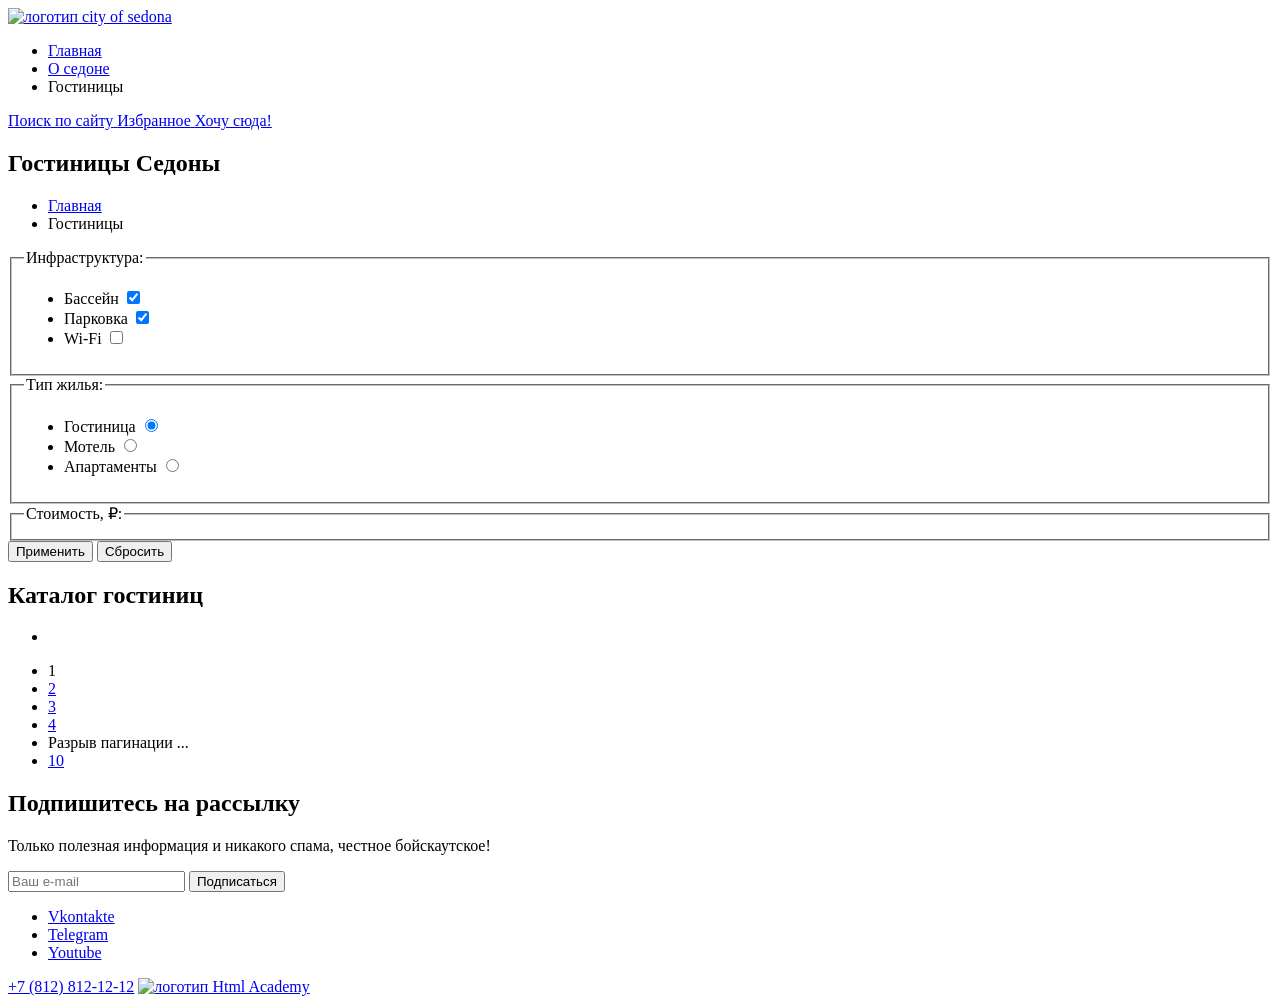
==== catalog.html @ 6c218a15 "Добавляет разметку catalog.html" ====
<!DOCTYPE html>
<html lang="ru">
  <head>
    <meta charset="utf-8">
    <title>Гостиницы Седоны</title>
    <link rel="stylesheet" href="css/style.css">
  </head>
  <body>
<!-- Header -->
    <header class="page-header container">
      <nav class="page-navigation">
        <a class="logo" href="index.html">
          <img src="#" alt="логотип city of sedona" title="city of sedona">
        </a>
        <ul class="menu">
          <li class="menu-item">
            <a class="menu-link" href="index.html">
              Главная
            </a>
          </li>
          <li class="menu-item">
            <a class="menu-link" href="#">
              О седоне
            </a>
          </li>
          <li class="menu-item">
            <a class="menu-link current">
              Гостиницы
            </a>
          </li>
        </ul>
        <div class="custom-menu">
            <a class="page-search" href="#" title="Поиск">
              <span class="visually-hidden">Поиск по сайту</span>
            </a>
            <a class="favorites" href="#" title="Избранное">
              <span class="visually-hidden">Избранное</span>
            </a>
            <a class="button desire-btn" href="#">
              Хочу сюда!
            </a>
        </div>
      </nav>
    </header>

    <main class="page-main main-inner container">
<!--   Section -->
      <section class="">
        <h1 class="page-title">
          Гостиницы Седоны
        </h1>
        <ul class="breadcrumbs">
          <li class="breadcrumbs-item">
            <a class="breadcrumbs-link breadcrumbs-link-index" href="index.html">
              <span class="visually-hidden">Главная</span>
            </a>
          </li>
          <li class="breadcrumbs-item">
            <a class="breadcrumbs-link">
              Гостиницы
            </a>
          </li>
        </ul>
<!-- Фильтры -->
        <form class="catalog-filter" action="https://echo.htmlacademy.ru/" method="post">
          <fieldset class="catalog-filter-group">
            <legend class="catalog-filter-title">
              Инфраструктура:
            </legend>
            <ul class="catalog-filter-list">
              <li class="catalog-filter-item">
                <label class="catalog-filter-label">
                  Бассейн
                  <input class="catalog-filter-input" type="checkbox" name="swimming-pool" checked>
                </label>
              </li>
              <li class="catalog-filter-item">
                <label class="catalog-filter-label">
                  Парковка
                  <input class="catalog-filter-input" type="checkbox" name="parking" checked>
                </label>
              </li>
              <li class="catalog-filter-item">
                <label class="catalog-filter-label">
                  Wi-Fi
                  <input class="catalog-filter-input" type="checkbox" name="Wi-Fi">
                </label>
              </li>
            </ul>
          </fieldset>
          <fieldset class="catalog-filter-group">
            <legend class="catalog-filter-title">
              Тип жилья:
            </legend>
            <ul class="catalog-filter-list">
              <li class="catalog-filter-item">
                <label class="catalog-filter-label">
                  Гостиница
                  <input class="catalog-filter-input" type="radio" name="housing-type" value="hotel" checked>
                </label>
              </li>
              <li class="catalog-filter-item">
                <label class="catalog-filter-label">
                  Мотель
                  <input class="catalog-filter-input" type="radio" name="housing-type" value="motel">
                </label>
              </li>
              <li class="catalog-filter-item">
                <label class="catalog-filter-label">
                  Апартаменты
                  <input class="catalog-filter-input" type="radio" name="housing-type" value="Apartments">
                </label>
              </li>
            </ul>
          </fieldset>
          <fieldset class="catalog-filter-group">
            <legend class="catalog-filter-title">
              Стоимость, ₽:
            </legend>

          </fieldset>
          <div class="button-wrap">
            <button class="button catalog-filter-btn" type="submit">
              Применить
            </button>
            <button class="button catalog-filter-btn catalog-filter-btn-transparent" type="submit">
              Сбросить
            </button>
          </div>
        </form>
      </section>
<!-- Catalog Section -->
      <section class="catalog">
        <h2 class="visually-hidden">
          Каталог гостиниц
        </h2>
        <div class="catalog-sorting">

        </div>
        <ul class="catalog-list">
          <li class="catalog-card">

          </li>
        </ul>
        <ul class="pagination">
          <li class="pagination-item">
            <a class="pagination-link pagination-current">1</a>
          </li>
          <li class="pagination-item">
            <a class="pagination-link" href="#">2</a>
          </li>
          <li class="pagination-item">
            <a class="pagination-link" href="#">3</a>
          </li>
          <li class="pagination-item">
            <a class="pagination-link" href="#">4</a>
          </li>
          <li class="pagination-item">
            <a class="pagination-link pagination-gap pagination-disabled">
            <span class="visually-hidden">Разрыв пагинации</span>
            ...
            </a>
          </li>
          <li class="pagination-item">
            <a class="pagination-link" href="#">10</a>
          </li>
        </ul>
      </section>
<!--  Subscribe Section -->
      <section class="subscription subscription-inner">
        <h2 class="subscription-title">
          Подпишитесь на рассылку
        </h2>
        <p class="subscription-description">
          Только полезная информация и никакого спама, честное бойскаутское!
        </p>
        <form class="subscription-form" action="https://echo.htmlacademy.ru/" method="post">
          <input class="subscription-form-input" type="email" name="email" placeholder="Ваш e-mail" required>
          <button class="button subscription-form-btn" type="submit">
            Подписаться
          </button>
        </form>
      </section>
    </main>
<!-- Footer -->
    <footer class="page-footer container">
      <ul class="social-list">
        <li class="social-item">
          <a class="social-item-link" href="https://vk.com/htmlacademy">
            <span class="visually-hidden">Vkontakte</span>
          </a>
        </li>
        <li class="social-item">
          <a class="social-item-link" href="https://t.me/htmlacademy">
            <span class="visually-hidden">Telegram</span>
          </a>
        </li>
        <li class="social-item">
          <a class="social-item-link" href="https://www.youtube.com/user/">
            <span class="visually-hidden">Youtube</span>
          </a>
        </li>
      </ul>
      <a class="tel" href="tel:+78128121212">+7 (812) 812-12-12</a>
      <a class="htmlacademy-logo" href="https://htmlacademy.ru/intensive/htmlcss">
        <img src="#" alt="логотип Html Academy">
      </a>
    </footer>
  </body>
</html>
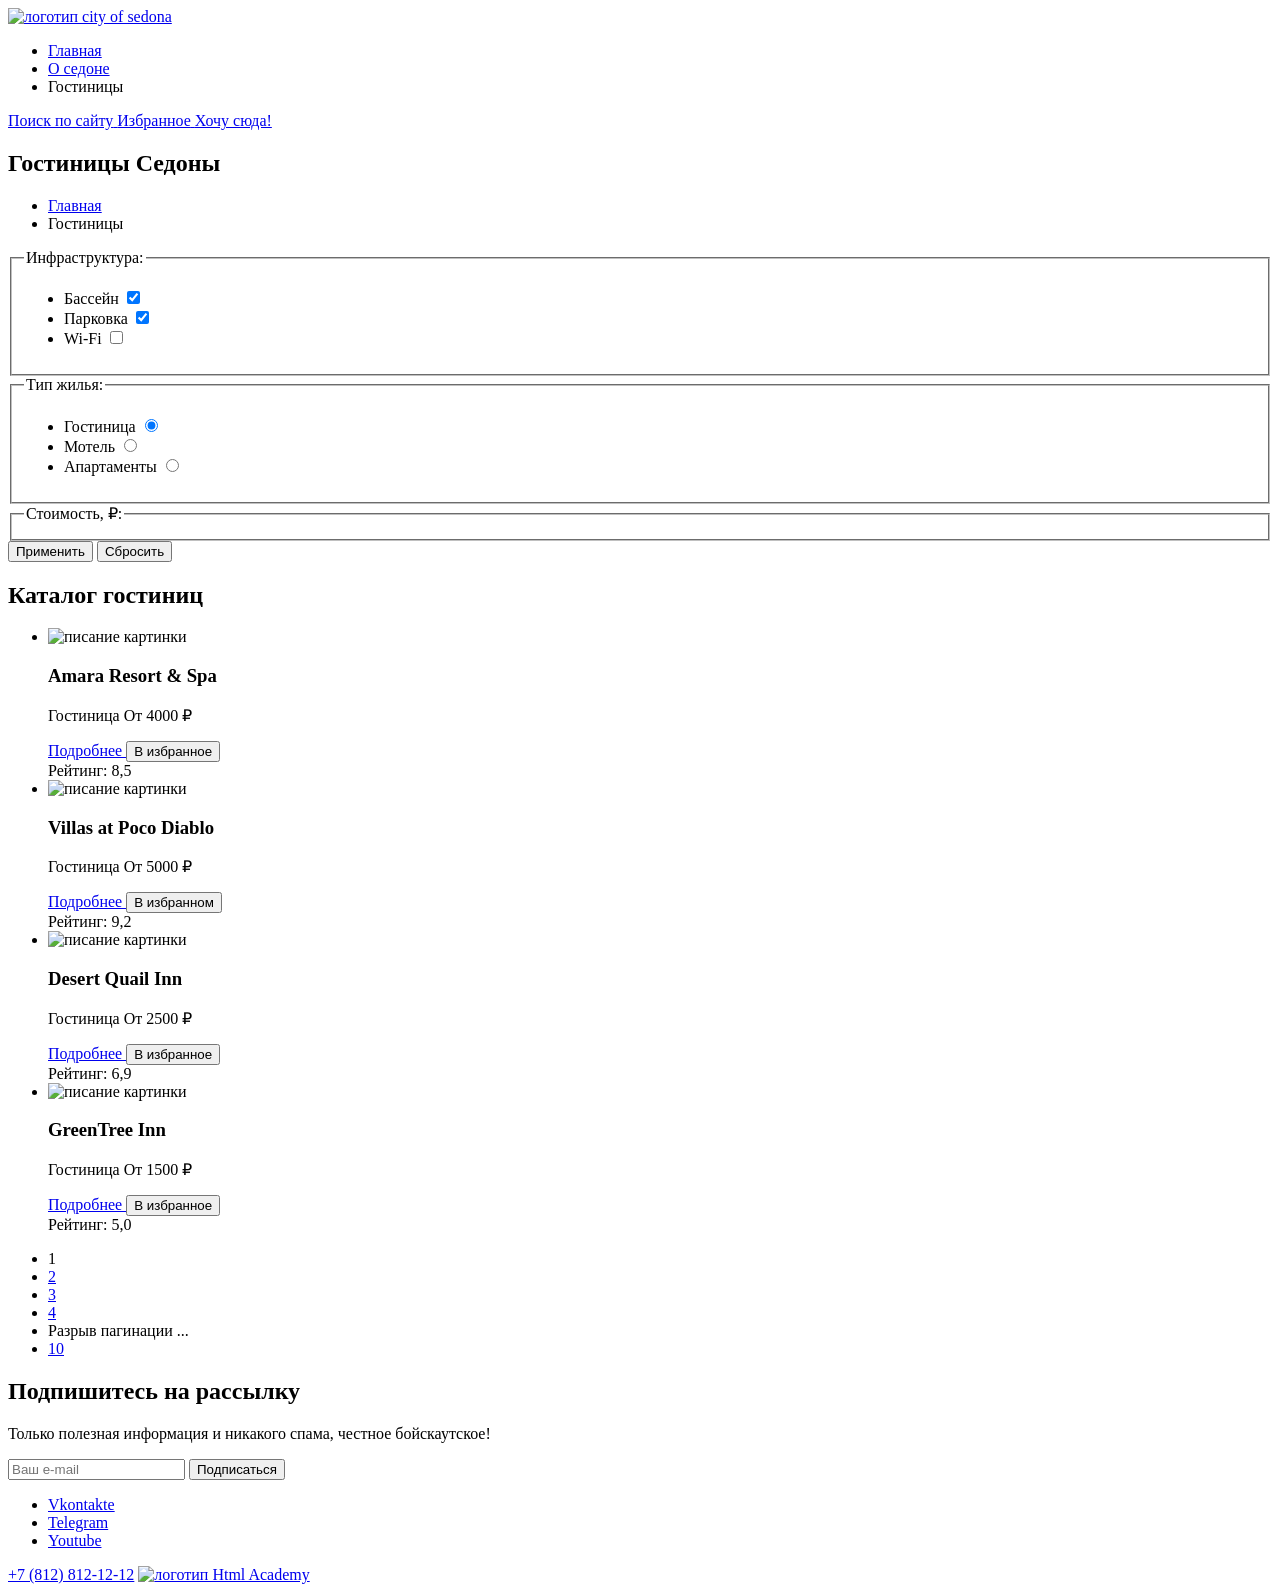
==== commit 951cd8d1: "Редактирует разметку catalog.html" ====
--- a/catalog.html
+++ b/catalog.html
@@ -44,8 +44,8 @@
     </header>
 
     <main class="page-main main-inner container">
-<!--   Section -->
-      <section class="">
+<!-- Intro Section -->
+      <section class="intro">
         <h1 class="page-title">
           Гостиницы Седоны
         </h1>
@@ -61,7 +61,7 @@
             </a>
           </li>
         </ul>
-<!-- Фильтры -->
+      <!-- Фильтры -->
         <form class="catalog-filter" action="https://echo.htmlacademy.ru/" method="post">
           <fieldset class="catalog-filter-group">
             <legend class="catalog-filter-title">
@@ -139,9 +139,106 @@
         </div>
         <ul class="catalog-list">
           <li class="catalog-card">
-
+            <img class="catalog-card-img" src="#" alt="писание картинки">
+            <h3 class="catalog-card-title">
+              Amara Resort & Spa
+            </h3>
+            <p class="catalog-card-content">
+              <span class="catalog-card-housing">Гостиница</span>
+              <span class="catalog-card-price">От 4000 ₽</span>
+            </p>
+            <div class="catalog-card-button-wrap">
+              <a class="button catalog-card-btn" href="#">
+                Подробнее
+              </a>
+              <button class="button catalog-card-btn catalog-card-btn-favorites" type="button">
+                В избранное
+              </button>
+            </div>
+            <div class="catalog-card-rating">
+              <span class="rating-stars"></span>
+              <span class="rating-number">
+                Рейтинг: <output name="hotelrating">8,5</output>
+              </span>
+            </div>
+          </li>
+
+          <li class="catalog-card">
+            <img class="catalog-card-img" src="#" alt="писание картинки">
+            <h3 class="catalog-card-title">
+              Villas at Poco Diablo
+            </h3>
+            <p class="catalog-card-content">
+              <span class="catalog-card-housing">Гостиница</span>
+              <span class="catalog-card-price">От 5000 ₽</span>
+            </p>
+            <div class="catalog-card-button-wrap">
+              <a class="button catalog-card-btn" href="#">
+                Подробнее
+              </a>
+              <button class="button catalog-card-btn catalog-card-btn-favorites" type="button">
+                В избранном
+              </button>
+            </div>
+            <div class="catalog-card-rating">
+              <span class="rating-stars"></span>
+              <span class="rating-number">
+                Рейтинг: <output name="hotelrating">9,2</output>
+              </span>
+            </div>
+          </li>
+
+          <li class="catalog-card">
+            <img class="catalog-card-img" src="#" alt="писание картинки">
+            <h3 class="catalog-card-title">
+              Desert Quail Inn
+            </h3>
+            <p class="catalog-card-content">
+              <span class="catalog-card-housing">Гостиница</span>
+              <span class="catalog-card-price">От 2500 ₽</span>
+            </p>
+            <div class="catalog-card-button-wrap">
+              <a class="button catalog-card-btn" href="#">
+                Подробнее
+              </a>
+              <button class="button catalog-card-btn catalog-card-btn-favorites" type="button">
+                В избранное
+              </button>
+            </div>
+            <div class="catalog-card-rating">
+              <span class="rating-stars"></span>
+              <span class="rating-number">
+                Рейтинг: <output name="hotelrating">6,9</output>
+              </span>
+            </div>
+          </li>
+
+          <li class="catalog-card">
+            <img class="catalog-card-img" src="#" alt="писание картинки">
+            <h3 class="catalog-card-title">
+              GreenTree Inn
+            </h3>
+            <p class="catalog-card-content">
+              <span class="catalog-card-housing">Гостиница</span>
+              <span class="catalog-card-price">От 1500 ₽</span>
+            </p>
+            <div class="catalog-card-button-wrap">
+              <a class="button catalog-card-btn" href="#">
+                Подробнее
+              </a>
+              <button class="button catalog-card-btn catalog-card-btn-favorites" type="button">
+                В избранное
+              </button>
+            </div>
+            <div class="catalog-card-rating">
+              <span class="rating-stars"></span>
+              <span class="rating-number">
+                Рейтинг: <output name="hotelrating">5,0</output>
+              </span>
+            </div>
           </li>
         </ul>
+        <!-- Pagination -->
         <ul class="pagination">
           <li class="pagination-item">
             <a class="pagination-link pagination-current">1</a>
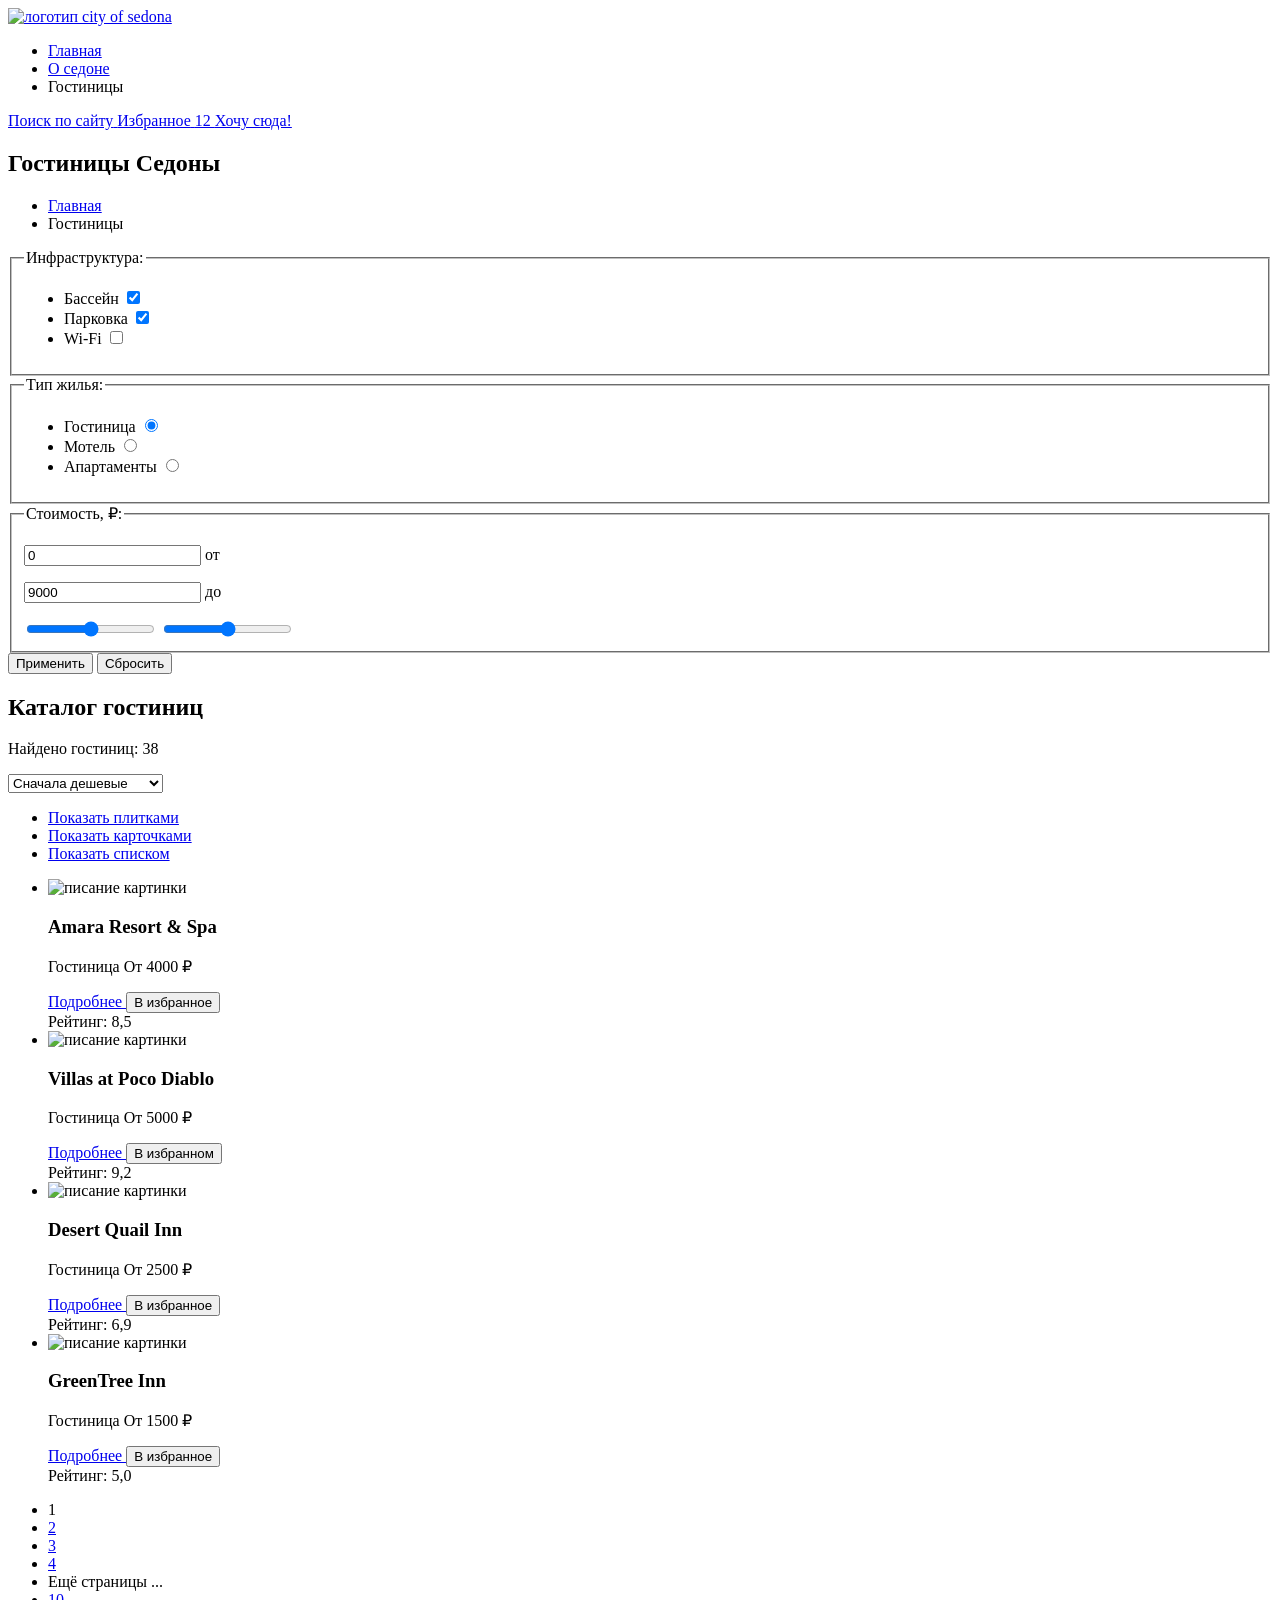
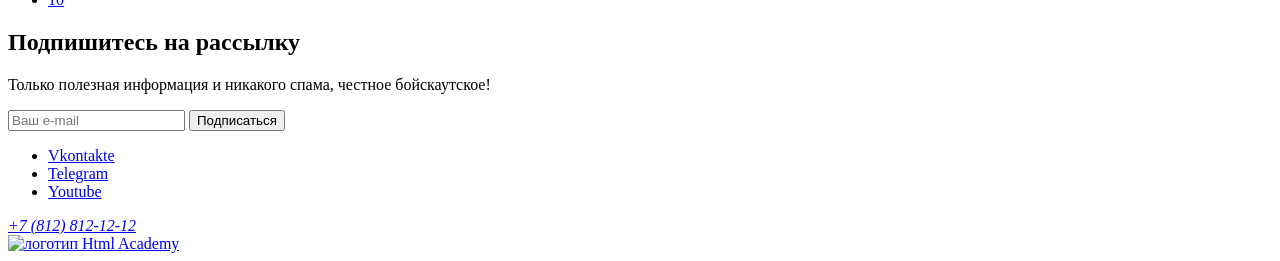
==== commit 6fa36319: "Add files via upload Редактирует разметку index.html и catalog.html" ====
--- a/catalog.html
+++ b/catalog.html
@@ -35,6 +35,9 @@
             </a>
             <a class="favorites" href="#" title="Избранное">
               <span class="visually-hidden">Избранное</span>
+              <span class="favorites-number">
+                12
+              </span>
             </a>
             <a class="button desire-btn" href="#">
               Хочу сюда!
@@ -113,17 +116,35 @@
               </li>
             </ul>
           </fieldset>
+
           <fieldset class="catalog-filter-group">
             <legend class="catalog-filter-title">
               Стоимость, ₽:
             </legend>
-
+            <div class="number-wrapper">
+              <p class="number-field-wrap">
+                <input class="catalog-filter-input catalog-filter-input-price" id="minprice" type="number" name="minprice" value="0" oninput="pricerangemin.value=minprice.value">
+                <label class="catalog-filter-label" for="minprice">
+                  от
+                </label>
+              </p>
+              <p class="number-field-wrap">
+                <input class="catalog-filter-input catalog-filter-input-price" id="maxprice" type="number" name="maxprice" value="9000" oninput="pricerangemax.value=maxprice.value">
+                <label class="catalog-filter-label" for="maxprice">
+                  до
+                </label>
+              </p>
+            </div>
+            <div class="range-wrapper">
+              <input class="catalog-filter-input catalog-filter-input-range" type="range" name="pricerangemin" oninput="minprice.value=pricerangemin.value">
+              <input class="catalog-filter-input catalog-filter-input-range" type="range" name="pricerangemax" oninput="maxprice.value=pricerangemax.value">
+            </div>
           </fieldset>
-          <div class="button-wrap">
+          <div class="buttons-wrap">
             <button class="button catalog-filter-btn" type="submit">
               Применить
             </button>
-            <button class="button catalog-filter-btn catalog-filter-btn-transparent" type="submit">
+            <button class="button catalog-filter-btn catalog-filter-btn-transparent" type="reset">
               Сбросить
             </button>
           </div>
@@ -135,7 +156,31 @@
           Каталог гостиниц
         </h2>
         <div class="catalog-sorting">
-
+          <p class="search-result">
+            Найдено гостиниц: <output name="filter-output">38</output>
+          </p>
+          <select class="sorting-order" name="sorting-order" aria-label="Сортировка">
+            <option value="cheap">Сначала дешевые</option>
+            <option value="expensive">Сначала дорогие</option>
+            <option value="popular">Сначала популярные</option>
+          </select>
+          <ul class="sorting-view-buttons">
+            <li class="sorting-view-item">
+              <a class="sorting-view-button sorting-view-button-tile active" href="catalog.html?view=tile">
+                <span class="visually-hidden">Показать плитками</span>
+              </a>
+            </li>
+            <li class="sorting-view-item">
+              <a class="sorting-view-button sorting-view-button-card" href="catalog.html?view=card">
+                <span class="visually-hidden">Показать карточками</span>
+              </a>
+            </li>
+            <li class="sorting-view-item">
+              <a class="sorting-view-button sorting-view-button-list" href="catalog.html?view=list">
+                <span class="visually-hidden">Показать списком</span>
+              </a>
+            </li>
+          </ul>
         </div>
         <ul class="catalog-list">
           <li class="catalog-card">
@@ -158,7 +203,7 @@
             <div class="catalog-card-rating">
               <span class="rating-stars"></span>
               <span class="rating-number">
-                Рейтинг: <output name="hotelrating">8,5</output>
+                Рейтинг: 8,5
               </span>
             </div>
           </li>
@@ -183,7 +228,7 @@
             <div class="catalog-card-rating">
               <span class="rating-stars"></span>
               <span class="rating-number">
-                Рейтинг: <output name="hotelrating">9,2</output>
+                Рейтинг: 9,2
               </span>
             </div>
           </li>
@@ -208,7 +253,7 @@
             <div class="catalog-card-rating">
               <span class="rating-stars"></span>
               <span class="rating-number">
-                Рейтинг: <output name="hotelrating">6,9</output>
+                Рейтинг: 6,9
               </span>
             </div>
           </li>
@@ -233,12 +278,12 @@
             <div class="catalog-card-rating">
               <span class="rating-stars"></span>
               <span class="rating-number">
-                Рейтинг: <output name="hotelrating">5,0</output>
+                Рейтинг: 5,0
               </span>
             </div>
           </li>
         </ul>
-        <!-- Pagination -->
+    <!-- Pagination -->
         <ul class="pagination">
           <li class="pagination-item">
             <a class="pagination-link pagination-current">1</a>
@@ -253,8 +298,8 @@
             <a class="pagination-link" href="#">4</a>
           </li>
           <li class="pagination-item">
-            <a class="pagination-link pagination-gap pagination-disabled">
-            <span class="visually-hidden">Разрыв пагинации</span>
+            <a class="pagination-link pagination-more pagination-disabled">
+            <span class="visually-hidden">Ещё страницы</span>
             ...
             </a>
           </li>
@@ -298,7 +343,9 @@
           </a>
         </li>
       </ul>
-      <a class="tel" href="tel:+78128121212">+7 (812) 812-12-12</a>
+      <address class="contact-tel">
+        <a class="tel" href="tel:+78128121212">+7 (812) 812-12-12</a>
+      </address>
       <a class="htmlacademy-logo" href="https://htmlacademy.ru/intensive/htmlcss">
         <img src="#" alt="логотип Html Academy">
       </a>
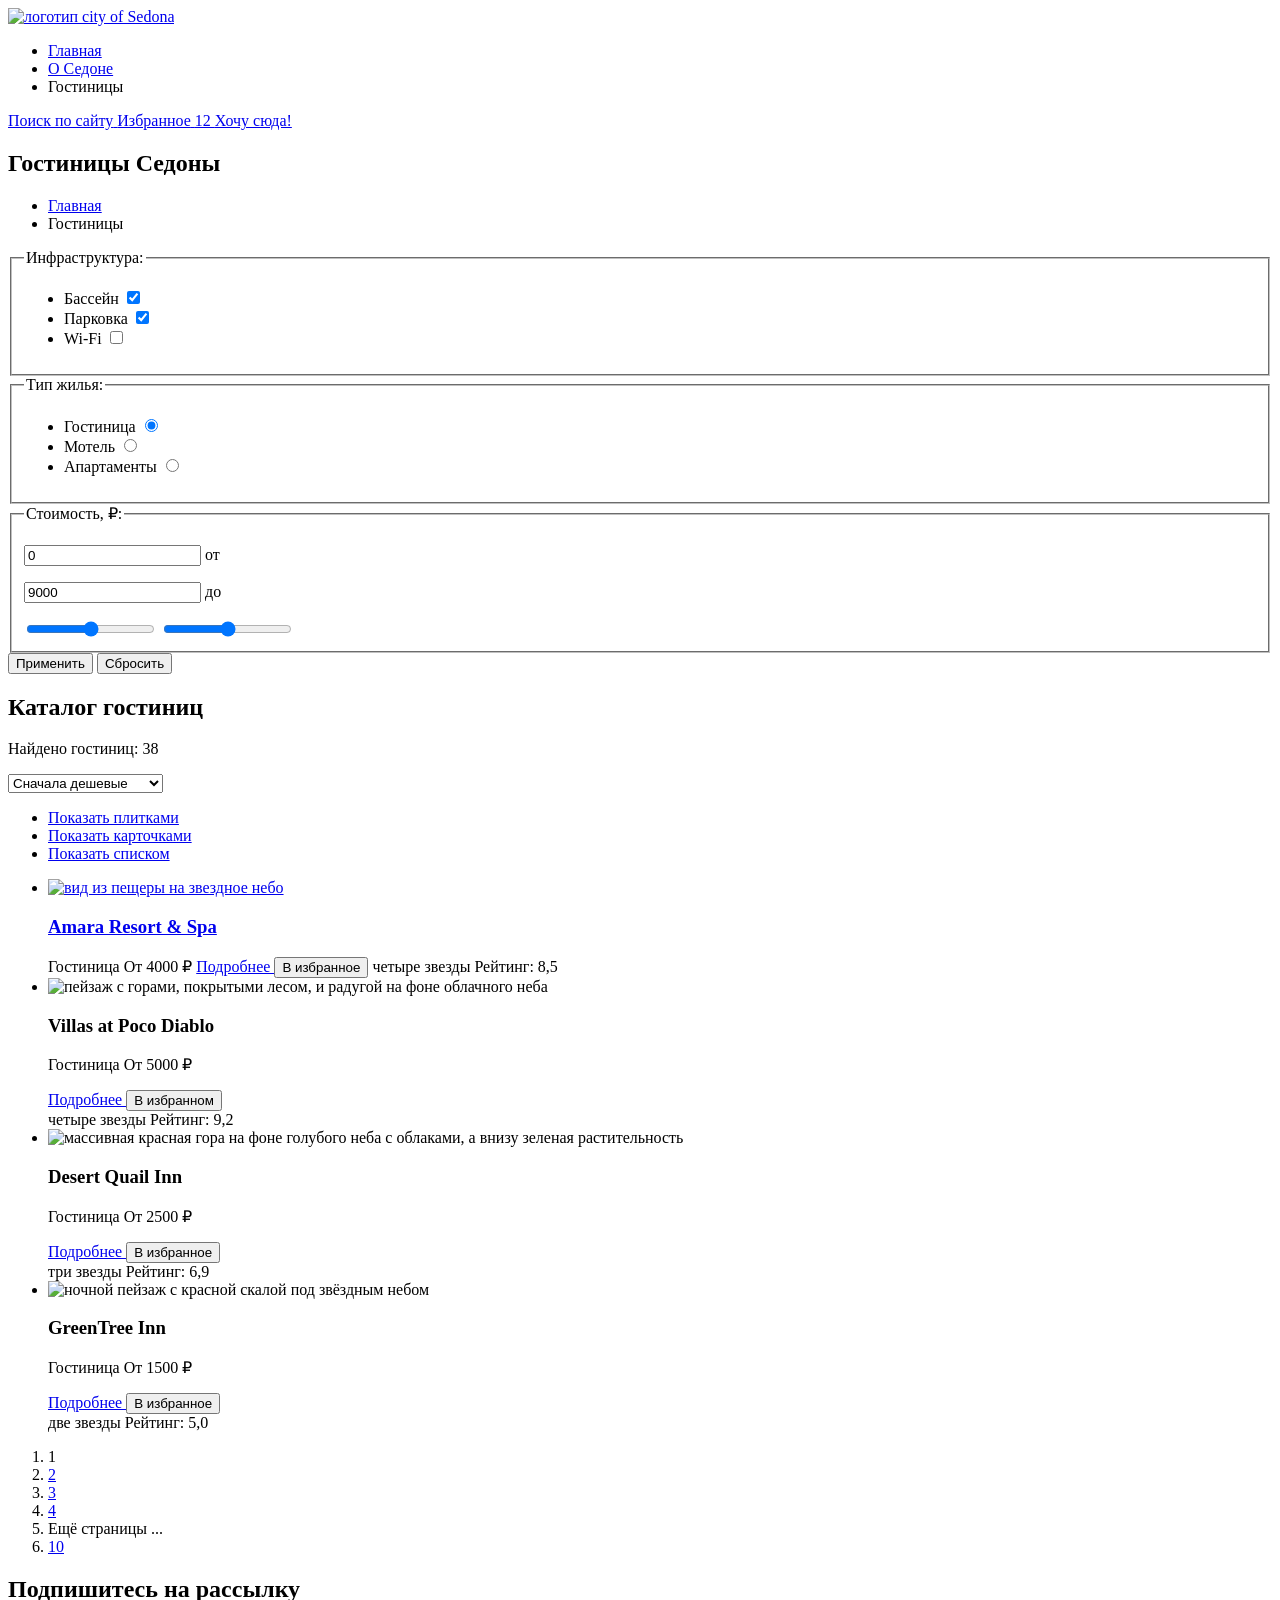
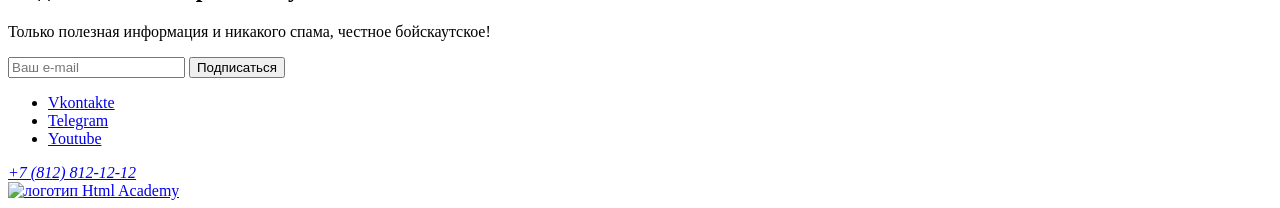
==== commit faa618f7: "Редактирует разметку index.html и catalog.html" ====
--- a/catalog.html
+++ b/catalog.html
@@ -10,7 +10,7 @@
     <header class="page-header container">
       <nav class="page-navigation">
         <a class="logo" href="index.html">
-          <img src="#" alt="логотип city of sedona" title="city of sedona">
+          <img src="images/logo.svg" width="140" height="70" alt="логотип city of Sedona" title="city of Sedona">
         </a>
         <ul class="menu">
           <li class="menu-item">
@@ -20,7 +20,7 @@
           </li>
           <li class="menu-item">
             <a class="menu-link" href="#">
-              О седоне
+              О Седоне
             </a>
           </li>
           <li class="menu-item">
@@ -65,7 +65,7 @@
           </li>
         </ul>
       <!-- Фильтры -->
-        <form class="catalog-filter" action="https://echo.htmlacademy.ru/" method="post">
+        <form class="catalog-filter" action="https://echo.htmlacademy.ru/" method="get">
           <fieldset class="catalog-filter-group">
             <legend class="catalog-filter-title">
               Инфраструктура:
@@ -86,7 +86,7 @@
               <li class="catalog-filter-item">
                 <label class="catalog-filter-label">
                   Wi-Fi
-                  <input class="catalog-filter-input" type="checkbox" name="Wi-Fi">
+                  <input class="catalog-filter-input" type="checkbox" name="wi-fi">
                 </label>
               </li>
             </ul>
@@ -111,7 +111,7 @@
               <li class="catalog-filter-item">
                 <label class="catalog-filter-label">
                   Апартаменты
-                  <input class="catalog-filter-input" type="radio" name="housing-type" value="Apartments">
+                  <input class="catalog-filter-input" type="radio" name="housing-type" value="apartments">
                 </label>
               </li>
             </ul>
@@ -184,32 +184,37 @@
         </div>
         <ul class="catalog-list">
           <li class="catalog-card">
-            <img class="catalog-card-img" src="#" alt="писание картинки">
-            <h3 class="catalog-card-title">
-              Amara Resort & Spa
-            </h3>
-            <p class="catalog-card-content">
-              <span class="catalog-card-housing">Гостиница</span>
-              <span class="catalog-card-price">От 4000 ₽</span>
-            </p>
-            <div class="catalog-card-button-wrap">
+            <a href="#">
+              <img class="catalog-card-img" src="images/catalog/hotel-1.jpg" width="300" height="212" alt="вид из пещеры на звездное небо">
+            </a>
+            <a href="#">
+              <h3 class="catalog-card-title">
+                Amara Resort & Spa
+              </h3>
+            </a>
+            <div class="card-content">
+              <span class="card-text catalog-card-housing">Гостиница</span>
+              <span class="card-text catalog-card-price">От 4000 ₽</span>
               <a class="button catalog-card-btn" href="#">
                 Подробнее
               </a>
-              <button class="button catalog-card-btn catalog-card-btn-favorites" type="button">
+              <button class="button catalog-card-btn catalog-card-add-favorites" type="button">
                 В избранное
               </button>
-            </div>
-            <div class="catalog-card-rating">
-              <span class="rating-stars"></span>
-              <span class="rating-number">
+              <span class="catalog-card-rating-stars">
+                <span class="visually-hidden">четыре звезды</span>
+              </span>
+              <span class="catalog-card-rating-number">
                 Рейтинг: 8,5
               </span>
             </div>
           </li>
 
+
+
+
           <li class="catalog-card">
-            <img class="catalog-card-img" src="#" alt="писание картинки">
+            <img class="catalog-card-img" src="images/catalog/hotel-2.jpg" width="300" height="212" alt="пейзаж с горами, покрытыми лесом, и радугой на фоне облачного неба">
             <h3 class="catalog-card-title">
               Villas at Poco Diablo
             </h3>
@@ -221,12 +226,14 @@
               <a class="button catalog-card-btn" href="#">
                 Подробнее
               </a>
-              <button class="button catalog-card-btn catalog-card-btn-favorites" type="button">
+              <button class="button catalog-card-btn catalog-card-in-favorites" type="button">
                 В избранном
               </button>
             </div>
             <div class="catalog-card-rating">
-              <span class="rating-stars"></span>
+              <span class="rating-stars">
+                <span class="visually-hidden">четыре звезды</span>
+              </span>
               <span class="rating-number">
                 Рейтинг: 9,2
               </span>
@@ -234,7 +241,7 @@
           </li>
 
           <li class="catalog-card">
-            <img class="catalog-card-img" src="#" alt="писание картинки">
+            <img class="catalog-card-img" src="images/catalog/hotel-3.jpg" width="300" height="212" alt="массивная красная гора на фоне голубого неба с облаками, а внизу зеленая растительность">
             <h3 class="catalog-card-title">
               Desert Quail Inn
             </h3>
@@ -251,7 +258,9 @@
               </button>
             </div>
             <div class="catalog-card-rating">
-              <span class="rating-stars"></span>
+              <span class="rating-stars">
+                <span class="visually-hidden">три звезды</span>
+              </span>
               <span class="rating-number">
                 Рейтинг: 6,9
               </span>
@@ -259,7 +268,7 @@
           </li>
 
           <li class="catalog-card">
-            <img class="catalog-card-img" src="#" alt="писание картинки">
+            <img class="catalog-card-img" src="images/catalog/hotel-4.jpg" width="300" height="212" alt="ночной пейзаж с красной скалой под звёздным небом">
             <h3 class="catalog-card-title">
               GreenTree Inn
             </h3>
@@ -276,7 +285,9 @@
               </button>
             </div>
             <div class="catalog-card-rating">
-              <span class="rating-stars"></span>
+              <span class="rating-stars">
+                <span class="visually-hidden">две звезды</span>
+              </span>
               <span class="rating-number">
                 Рейтинг: 5,0
               </span>
@@ -284,7 +295,7 @@
           </li>
         </ul>
     <!-- Pagination -->
-        <ul class="pagination">
+        <ol class="pagination">
           <li class="pagination-item">
             <a class="pagination-link pagination-current">1</a>
           </li>
@@ -297,16 +308,14 @@
           <li class="pagination-item">
             <a class="pagination-link" href="#">4</a>
           </li>
-          <li class="pagination-item">
-            <a class="pagination-link pagination-more pagination-disabled">
+          <li class="pagination-item pagination-more">
             <span class="visually-hidden">Ещё страницы</span>
             ...
-            </a>
           </li>
           <li class="pagination-item">
             <a class="pagination-link" href="#">10</a>
           </li>
-        </ul>
+        </ol>
       </section>
 <!--  Subscribe Section -->
       <section class="subscription subscription-inner">
@@ -338,7 +347,7 @@
           </a>
         </li>
         <li class="social-item">
-          <a class="social-item-link" href="https://www.youtube.com/user/">
+          <a class="social-item-link" href="https://www.youtube.com/user/htmlacademyru">
             <span class="visually-hidden">Youtube</span>
           </a>
         </li>
@@ -347,7 +356,7 @@
         <a class="tel" href="tel:+78128121212">+7 (812) 812-12-12</a>
       </address>
       <a class="htmlacademy-logo" href="https://htmlacademy.ru/intensive/htmlcss">
-        <img src="#" alt="логотип Html Academy">
+        <img src="images/htmlacademy-logo.svg" width="115" height="33" alt="логотип Html Academy">
       </a>
     </footer>
   </body>
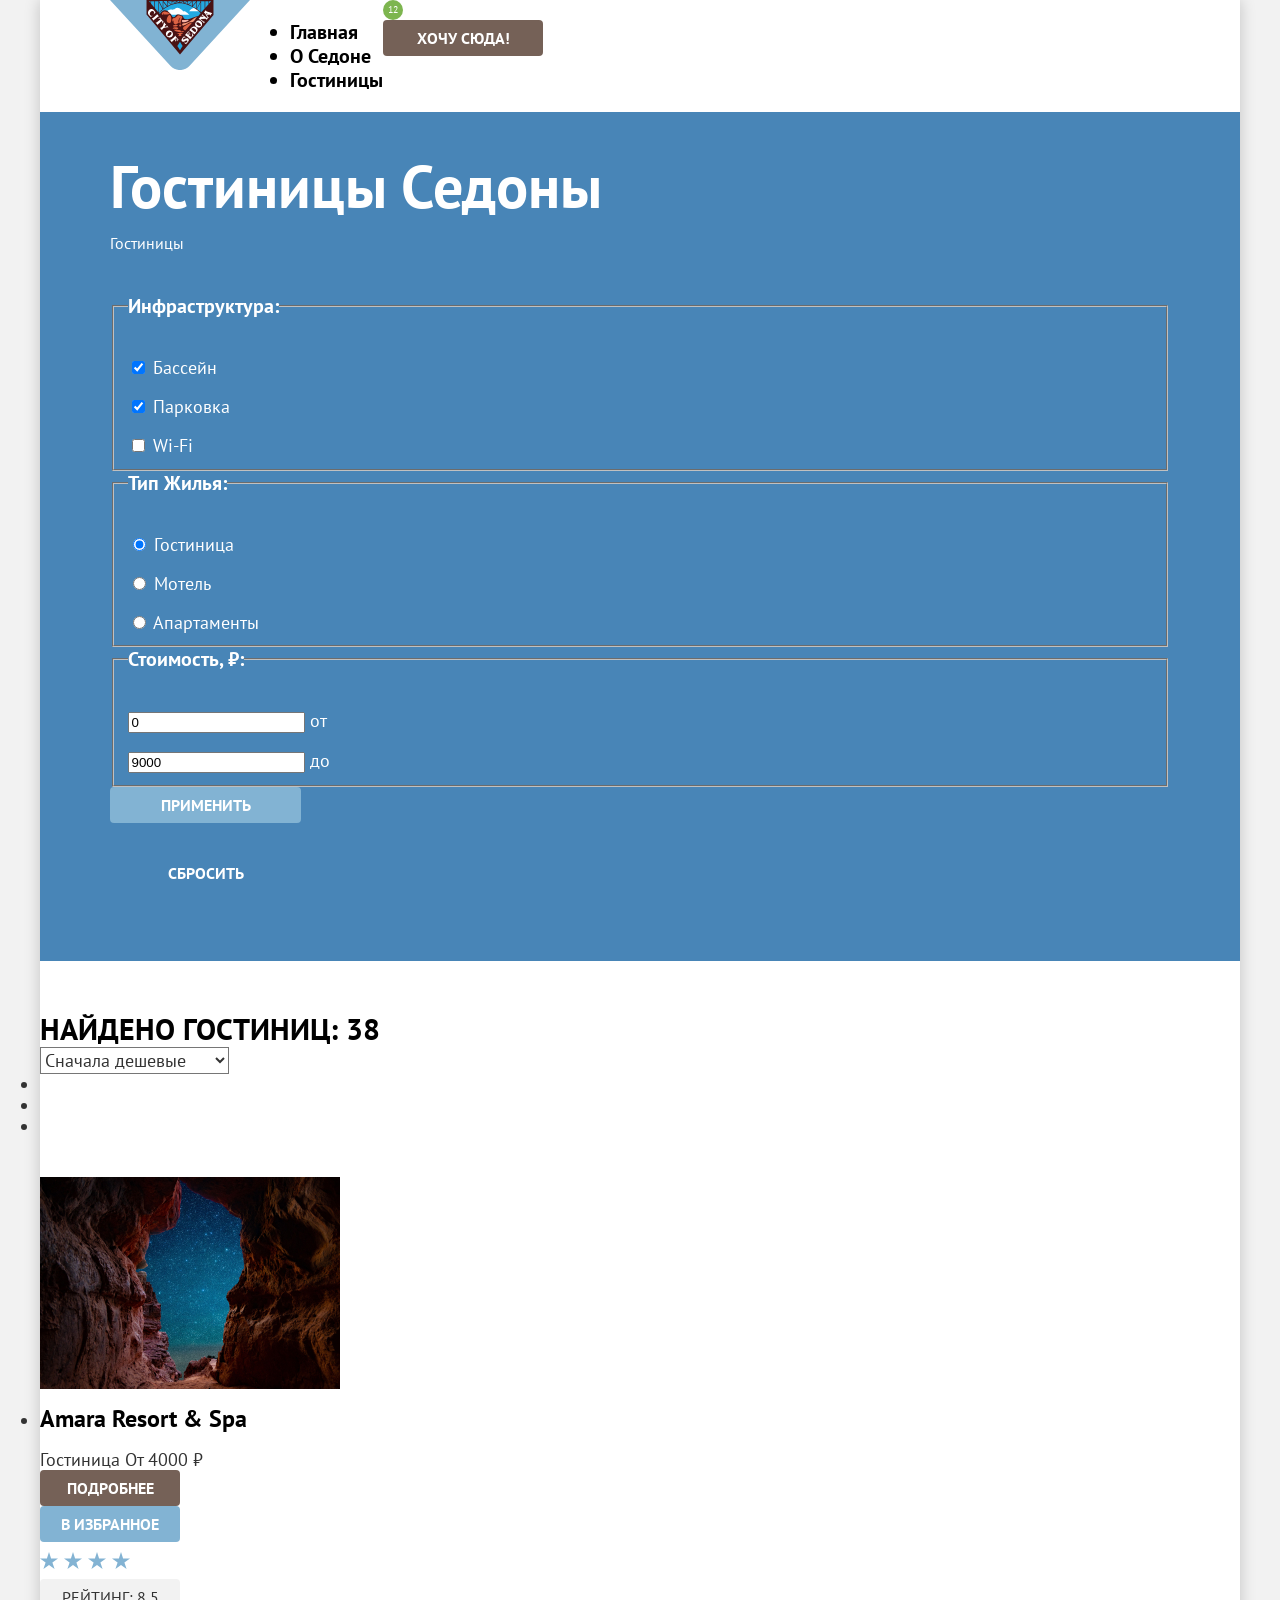
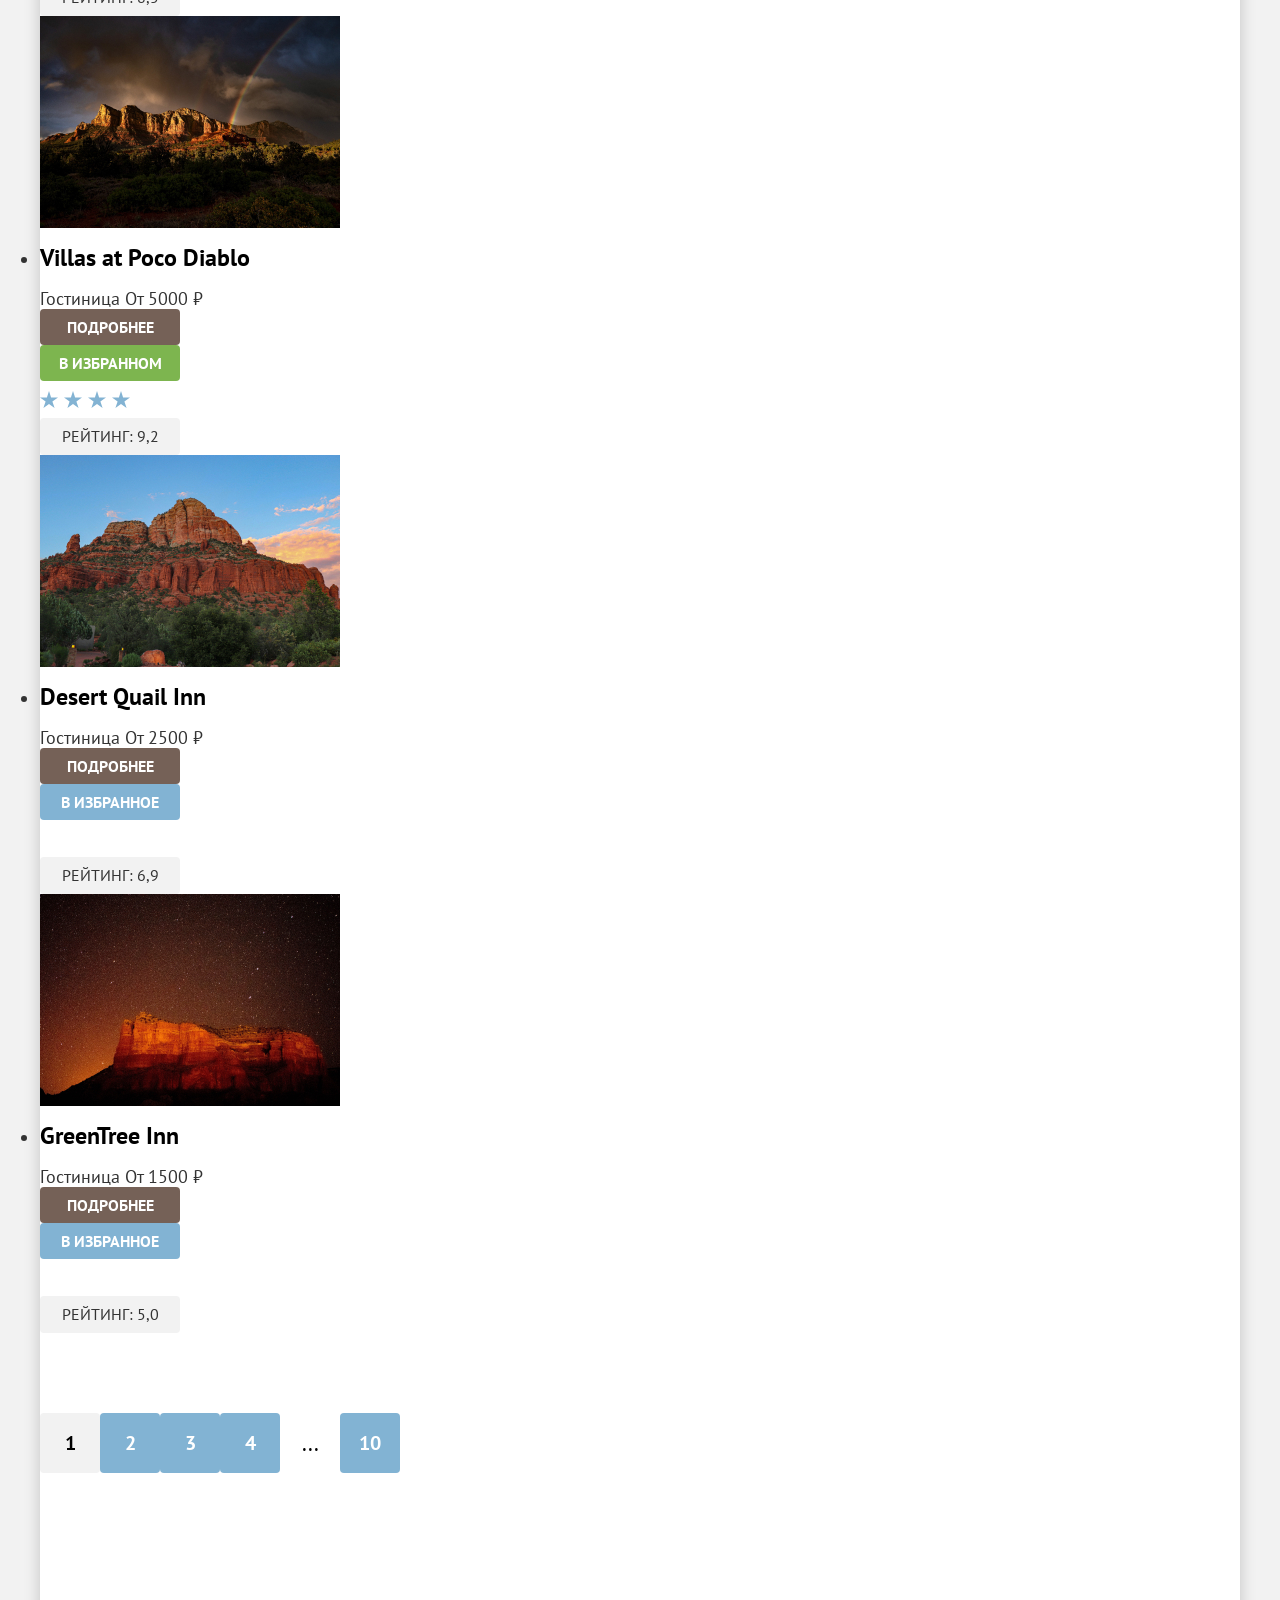
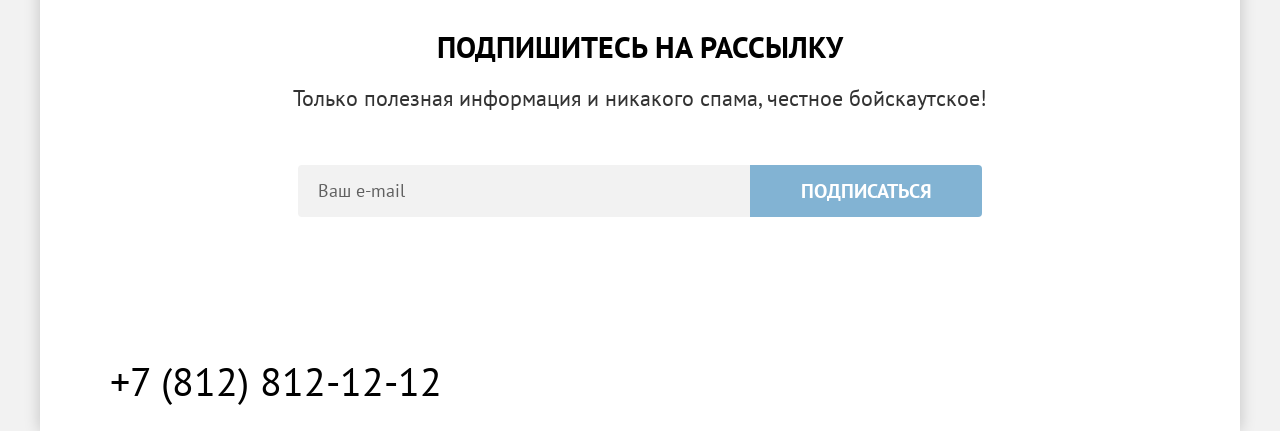
==== commit 6fdf6816: "Редактирует разметку страниц" ====
--- a/catalog.html
+++ b/catalog.html
@@ -3,361 +3,342 @@
   <head>
     <meta charset="utf-8">
     <title>Гостиницы Седоны</title>
-    <link rel="stylesheet" href="css/style.css">
+    <link rel="stylesheet" href="styles/styles.css">
   </head>
   <body>
-<!-- Header -->
-    <header class="page-header container">
-      <nav class="page-navigation">
-        <a class="logo" href="index.html">
-          <img src="images/logo.svg" width="140" height="70" alt="логотип city of Sedona" title="city of Sedona">
-        </a>
-        <ul class="menu">
-          <li class="menu-item">
-            <a class="menu-link" href="index.html">
-              Главная
+    <div class="container">
+  <!-- Header -->
+      <header class="page-header">
+        <nav class="page-navigation">
+          <a class="logo" href="index.html">
+            <img src="images/logo.svg" width="140" height="70" alt="логотип city of Sedona" title="city of Sedona">
+          </a>
+          <ul class="menu">
+            <li class="menu-item">
+              <a class="menu-link" href="index.html">
+                Главная
+              </a>
+            </li>
+            <li class="menu-item">
+              <a class="menu-link" href="#">
+                О Седоне
+              </a>
+            </li>
+            <li class="menu-item">
+              <a class="menu-link current">
+                Гостиницы
+              </a>
+            </li>
+          </ul>
+          <div class="custom-menu">
+              <a class="page-search" href="#" title="Поиск">
+                <span class="visually-hidden">Поиск по сайту</span>
+              </a>
+              <a class="favorites" href="#" title="Избранное">
+                <span class="visually-hidden">Избранное</span>
+                <span class="favorites-number">
+                  12
+                </span>
+              </a>
+              <a class="button desire-btn" href="#">
+                Хочу сюда!
+              </a>
+          </div>
+        </nav>
+      </header>
+
+      <main class="page-main main-inner">
+  <!-- Intro Section -->
+        <section class="intro">
+          <h1 class="page-title">
+            Гостиницы Седоны
+          </h1>
+          <ul class="breadcrumbs">
+            <li class="breadcrumbs-item">
+              <a class="breadcrumbs-link breadcrumbs-link-index" href="index.html">
+                <span class="visually-hidden">Главная</span>
+              </a>
+            </li>
+            <li class="breadcrumbs-item">
+              <a class="breadcrumbs-link">
+                Гостиницы
+              </a>
+            </li>
+          </ul>
+        <!-- Фильтры -->
+          <form class="catalog-filter" action="https://echo.htmlacademy.ru/" method="get">
+            <fieldset class="catalog-filter-group">
+              <legend class="catalog-filter-title">
+                Инфраструктура:
+              </legend>
+              <p class="filter-field-wrap">
+                <input class="catalog-filter-input" id="swimming-pool-checkbox" type="checkbox" name="swimming-pool" checked>
+                <label class="catalog-filter-label" for="swimming-pool-checkbox">
+                  Бассейн
+                </label>
+              </p>
+
+              <p class="filter-field-wrap">
+                <input class="catalog-filter-input" id="parking-checkbox" type="checkbox" name="parking" checked>
+                <label class="catalog-filter-label" for="parking-checkbox">
+                  Парковка
+                </label>
+              </p>
+
+              <p class="filter-field-wrap">
+                <input class="catalog-filter-input" id="wi-fi-checkbox" type="checkbox" name="wi-fi">
+                <label class="catalog-filter-label" for="wi-fi-checkbox">
+                  Wi-Fi
+                </label>
+              </p>
+            </fieldset>
+
+            <fieldset class="catalog-filter-group">
+              <legend class="catalog-filter-title">
+                Тип жилья:
+              </legend>
+              <p class="filter-field-wrap">
+                <input class="catalog-filter-input" id="hotel-radio" type="radio" name="housing-type" value="hotel" checked>
+                <label class="catalog-filter-label" for="hotel-radio">
+                  Гостиница
+                </label>
+              </p>
+
+              <p class="filter-field-wrap">
+                <input class="catalog-filter-input" id="motel-radio" type="radio" name="housing-type" value="motel">
+                <label class="catalog-filter-label" for="motel-radio">
+                  Мотель
+                </label>
+              </p>
+
+              <p class="filter-field-wrap">
+                <input class="catalog-filter-input" id="apartments-radio" type="radio" name="housing-type" value="apartments">
+                <label class="catalog-filter-label" for="apartments-radio">
+                  Апартаменты
+                </label>
+              </p>
+            </fieldset>
+
+            <fieldset class="catalog-filter-group">
+              <legend class="catalog-filter-title">
+                Стоимость, ₽:
+              </legend>
+              <p class="filter-field-wrap">
+                <input class="catalog-filter-input catalog-filter-input-price" id="minprice" type="number" name="minprice" value="0">
+                <label class="catalog-filter-label" for="minprice">
+                  от
+                </label>
+              </p>
+
+              <p class="filter-field-wrap">
+                <input class="catalog-filter-input catalog-filter-input-price" id="maxprice" type="number" name="maxprice" value="9000">
+                <label class="catalog-filter-label" for="maxprice">
+                  до
+                </label>
+              </p>
+            </fieldset>
+            <div class="buttons-wrap">
+              <button class="button catalog-filter-btn" type="submit">
+                Применить
+              </button>
+              <button class="button catalog-filter-btn catalog-filter-btn-transparent" type="reset">
+                Сбросить
+              </button>
+            </div>
+          </form>
+        </section>
+  <!-- Catalog Section -->
+        <section class="catalog">
+          <h2 class="visually-hidden">
+            Каталог гостиниц
+          </h2>
+        <!-- Сортировка -->
+          <div class="catalog-sorting">
+            <p class="search-result">
+              Найдено гостиниц: <output name="filter-output">38</output>
+            </p>
+            <select class="sorting-order" name="sorting-order" aria-label="Сортировка">
+              <option value="cheap">Сначала дешевые</option>
+              <option value="expensive">Сначала дорогие</option>
+              <option value="popular">Сначала популярные</option>
+            </select>
+            <ul class="sorting-view-buttons">
+              <li class="sorting-view-item">
+                <a class="sorting-view-button sorting-view-button-tile active" href="catalog.html?view=tile">
+                  <span class="visually-hidden">Показать плитками</span>
+                </a>
+              </li>
+              <li class="sorting-view-item">
+                <a class="sorting-view-button sorting-view-button-card" href="catalog.html?view=card">
+                  <span class="visually-hidden">Показать карточками</span>
+                </a>
+              </li>
+              <li class="sorting-view-item">
+                <a class="sorting-view-button sorting-view-button-list" href="catalog.html?view=list">
+                  <span class="visually-hidden">Показать списком</span>
+                </a>
+              </li>
+            </ul>
+          </div>
+        <!-- Каталог гостиниц -->
+          <ul class="catalog-list">
+            <li class="catalog-card">
+              <a class="catalog-card-link" href="#">
+                <img class="catalog-card-img" src="images/catalog/hotel-1.jpg" width="300" height="212" alt="вид из пещеры на звездное небо">
+              </a>
+              <a class="catalog-card-link" href="#">
+                <h3 class="catalog-card-title">
+                  Amara Resort & Spa
+                </h3>
+              </a>
+              <div class="card-content">
+                <span class="card-text catalog-card-housing">Гостиница</span>
+                <span class="card-text catalog-card-price">От 4000 ₽</span>
+                <a class="button catalog-card-btn" href="#">Подробнее</a>
+                <button class="button catalog-card-btn catalog-card-add-favorites" type="button">В избранное</button>
+                <span class="catalog-card-stars four-stars">
+                  <span class="visually-hidden">Отель четыре звезды</span>
+                </span>
+                <span class="catalog-card-rating">
+                  Рейтинг: 8,5
+                </span>
+              </div>
+            </li>
+
+            <li class="catalog-card">
+              <a class="catalog-card-link" href="#">
+                <img class="catalog-card-img" src="images/catalog/hotel-2.jpg" width="300" height="212" alt="пейзаж с горами, покрытыми лесом, и радугой на фоне облачного неба">
+              </a>
+              <a class="catalog-card-link" href="#">
+                <h3 class="catalog-card-title">
+                  Villas at Poco Diablo
+                </h3>
+              </a>
+              <div class="card-content">
+                <span class="card-text catalog-card-housing">Гостиница</span>
+                <span class="card-text catalog-card-price">От 5000 ₽</span>
+                <a class="button catalog-card-btn" href="#">Подробнее</a>
+                <button class="button catalog-card-btn catalog-card-in-favorites" type="button">В избранном</button>
+                <span class="catalog-card-stars four-stars">
+                  <span class="visually-hidden">Отель четыре звезды</span>
+                </span>
+                <span class="catalog-card-rating">
+                  Рейтинг: 9,2
+                </span>
+              </div>
+            </li>
+
+            <li class="catalog-card">
+              <a class="catalog-card-link" href="#">
+                <img class="catalog-card-img" src="images/catalog/hotel-3.jpg" width="300" height="212" alt="массивная красная гора на фоне голубого неба с облаками, а внизу зеленая растительность">
+              </a>
+              <a class="catalog-card-link" href="#">
+                <h3 class="catalog-card-title">
+                  Desert Quail Inn
+                </h3>
+              </a>
+              <div class="card-content">
+                <span class="card-text catalog-card-housing">Гостиница</span>
+                <span class="card-text catalog-card-price">От 2500 ₽</span>
+                <a class="button catalog-card-btn" href="#">Подробнее</a>
+                <button class="button catalog-card-btn catalog-card-add-favorites" type="button">В избранное</button>
+                <span class="catalog-card-stars three-stars">
+                  <span class="visually-hidden">Отель три звезды</span>
+                </span>
+                <span class="catalog-card-rating">
+                  Рейтинг: 6,9
+                </span>
+              </div>
+            </li>
+
+            <li class="catalog-card">
+              <a class="catalog-card-link" href="#">
+                <img class="catalog-card-img" src="images/catalog/hotel-4.jpg" width="300" height="212" alt="ночной пейзаж с красной скалой под звёздным небом">
+              </a>
+              <a class="catalog-card-link" href="#">
+                <h3 class="catalog-card-title">
+                  GreenTree Inn
+                </h3>
+              </a>
+              <div class="card-content">
+                <span class="card-text catalog-card-housing">Гостиница</span>
+                <span class="card-text catalog-card-price">От 1500 ₽</span>
+                <a class="button catalog-card-btn" href="#">Подробнее</a>
+                <button class="button catalog-card-btn catalog-card-add-favorites" type="button">В избранное</button>
+                <span class="catalog-card-stars two-stars">
+                  <span class="visually-hidden">Отель две звезды</span>
+                </span>
+                <span class="catalog-card-rating">
+                  Рейтинг: 5,0
+                </span>
+              </div>
+            </li>
+          </ul>
+      <!-- Pagination -->
+          <ol class="pagination">
+            <li class="pagination-item">
+              <a class="pagination-link pagination-current">1</a>
+            </li>
+            <li class="pagination-item">
+              <a class="pagination-link" href="#">2</a>
+            </li>
+            <li class="pagination-item">
+              <a class="pagination-link" href="#">3</a>
+            </li>
+            <li class="pagination-item">
+              <a class="pagination-link" href="#">4</a>
+            </li>
+            <li class="pagination-item">
+              <span class="visually-hidden">Ещё страницы</span>
+              <span class="pagination-more">...</span>
+            </li>
+            <li class="pagination-item">
+              <a class="pagination-link" href="#">10</a>
+            </li>
+          </ol>
+        </section>
+  <!--  Subscribe Section -->
+        <section class="subscription">
+          <h2 class="subscription-title">
+            Подпишитесь на рассылку
+          </h2>
+          <p class="subscription-subtitle">
+            Только полезная информация и никакого спама, честное бойскаутское!
+          </p>
+          <form class="subscription-form" action="https://echo.htmlacademy.ru/" method="post">
+            <input class="subscription-form-input" type="email" name="email" placeholder="Ваш e-mail" required>
+            <button class="button subscription-form-btn" type="submit">
+              Подписаться
+            </button>
+          </form>
+        </section>
+      </main>
+  <!-- Footer -->
+      <footer class="page-footer">
+        <ul class="social-list">
+          <li class="social-item">
+            <a class="social-item-link" href="https://vk.com/htmlacademy">
+              <span class="visually-hidden">Вконтакте</span>
             </a>
           </li>
-          <li class="menu-item">
-            <a class="menu-link" href="#">
-              О Седоне
+          <li class="social-item">
+            <a class="social-item-link" href="https://t.me/htmlacademy">
+              <span class="visually-hidden">Телеграм</span>
             </a>
           </li>
-          <li class="menu-item">
-            <a class="menu-link current">
-              Гостиницы
+          <li class="social-item">
+            <a class="social-item-link" href="https://www.youtube.com/user/htmlacademyru">
+              <span class="visually-hidden">Youtube</span>
             </a>
           </li>
         </ul>
-        <div class="custom-menu">
-            <a class="page-search" href="#" title="Поиск">
-              <span class="visually-hidden">Поиск по сайту</span>
-            </a>
-            <a class="favorites" href="#" title="Избранное">
-              <span class="visually-hidden">Избранное</span>
-              <span class="favorites-number">
-                12
-              </span>
-            </a>
-            <a class="button desire-btn" href="#">
-              Хочу сюда!
-            </a>
-        </div>
-      </nav>
-    </header>
-
-    <main class="page-main main-inner container">
-<!-- Intro Section -->
-      <section class="intro">
-        <h1 class="page-title">
-          Гостиницы Седоны
-        </h1>
-        <ul class="breadcrumbs">
-          <li class="breadcrumbs-item">
-            <a class="breadcrumbs-link breadcrumbs-link-index" href="index.html">
-              <span class="visually-hidden">Главная</span>
-            </a>
-          </li>
-          <li class="breadcrumbs-item">
-            <a class="breadcrumbs-link">
-              Гостиницы
-            </a>
-          </li>
-        </ul>
-      <!-- Фильтры -->
-        <form class="catalog-filter" action="https://echo.htmlacademy.ru/" method="get">
-          <fieldset class="catalog-filter-group">
-            <legend class="catalog-filter-title">
-              Инфраструктура:
-            </legend>
-            <ul class="catalog-filter-list">
-              <li class="catalog-filter-item">
-                <label class="catalog-filter-label">
-                  Бассейн
-                  <input class="catalog-filter-input" type="checkbox" name="swimming-pool" checked>
-                </label>
-              </li>
-              <li class="catalog-filter-item">
-                <label class="catalog-filter-label">
-                  Парковка
-                  <input class="catalog-filter-input" type="checkbox" name="parking" checked>
-                </label>
-              </li>
-              <li class="catalog-filter-item">
-                <label class="catalog-filter-label">
-                  Wi-Fi
-                  <input class="catalog-filter-input" type="checkbox" name="wi-fi">
-                </label>
-              </li>
-            </ul>
-          </fieldset>
-          <fieldset class="catalog-filter-group">
-            <legend class="catalog-filter-title">
-              Тип жилья:
-            </legend>
-            <ul class="catalog-filter-list">
-              <li class="catalog-filter-item">
-                <label class="catalog-filter-label">
-                  Гостиница
-                  <input class="catalog-filter-input" type="radio" name="housing-type" value="hotel" checked>
-                </label>
-              </li>
-              <li class="catalog-filter-item">
-                <label class="catalog-filter-label">
-                  Мотель
-                  <input class="catalog-filter-input" type="radio" name="housing-type" value="motel">
-                </label>
-              </li>
-              <li class="catalog-filter-item">
-                <label class="catalog-filter-label">
-                  Апартаменты
-                  <input class="catalog-filter-input" type="radio" name="housing-type" value="apartments">
-                </label>
-              </li>
-            </ul>
-          </fieldset>
-
-          <fieldset class="catalog-filter-group">
-            <legend class="catalog-filter-title">
-              Стоимость, ₽:
-            </legend>
-            <div class="number-wrapper">
-              <p class="number-field-wrap">
-                <input class="catalog-filter-input catalog-filter-input-price" id="minprice" type="number" name="minprice" value="0" oninput="pricerangemin.value=minprice.value">
-                <label class="catalog-filter-label" for="minprice">
-                  от
-                </label>
-              </p>
-              <p class="number-field-wrap">
-                <input class="catalog-filter-input catalog-filter-input-price" id="maxprice" type="number" name="maxprice" value="9000" oninput="pricerangemax.value=maxprice.value">
-                <label class="catalog-filter-label" for="maxprice">
-                  до
-                </label>
-              </p>
-            </div>
-            <div class="range-wrapper">
-              <input class="catalog-filter-input catalog-filter-input-range" type="range" name="pricerangemin" oninput="minprice.value=pricerangemin.value">
-              <input class="catalog-filter-input catalog-filter-input-range" type="range" name="pricerangemax" oninput="maxprice.value=pricerangemax.value">
-            </div>
-          </fieldset>
-          <div class="buttons-wrap">
-            <button class="button catalog-filter-btn" type="submit">
-              Применить
-            </button>
-            <button class="button catalog-filter-btn catalog-filter-btn-transparent" type="reset">
-              Сбросить
-            </button>
-          </div>
-        </form>
-      </section>
-<!-- Catalog Section -->
-      <section class="catalog">
-        <h2 class="visually-hidden">
-          Каталог гостиниц
-        </h2>
-        <div class="catalog-sorting">
-          <p class="search-result">
-            Найдено гостиниц: <output name="filter-output">38</output>
-          </p>
-          <select class="sorting-order" name="sorting-order" aria-label="Сортировка">
-            <option value="cheap">Сначала дешевые</option>
-            <option value="expensive">Сначала дорогие</option>
-            <option value="popular">Сначала популярные</option>
-          </select>
-          <ul class="sorting-view-buttons">
-            <li class="sorting-view-item">
-              <a class="sorting-view-button sorting-view-button-tile active" href="catalog.html?view=tile">
-                <span class="visually-hidden">Показать плитками</span>
-              </a>
-            </li>
-            <li class="sorting-view-item">
-              <a class="sorting-view-button sorting-view-button-card" href="catalog.html?view=card">
-                <span class="visually-hidden">Показать карточками</span>
-              </a>
-            </li>
-            <li class="sorting-view-item">
-              <a class="sorting-view-button sorting-view-button-list" href="catalog.html?view=list">
-                <span class="visually-hidden">Показать списком</span>
-              </a>
-            </li>
-          </ul>
-        </div>
-        <ul class="catalog-list">
-          <li class="catalog-card">
-            <a href="#">
-              <img class="catalog-card-img" src="images/catalog/hotel-1.jpg" width="300" height="212" alt="вид из пещеры на звездное небо">
-            </a>
-            <a href="#">
-              <h3 class="catalog-card-title">
-                Amara Resort & Spa
-              </h3>
-            </a>
-            <div class="card-content">
-              <span class="card-text catalog-card-housing">Гостиница</span>
-              <span class="card-text catalog-card-price">От 4000 ₽</span>
-              <a class="button catalog-card-btn" href="#">
-                Подробнее
-              </a>
-              <button class="button catalog-card-btn catalog-card-add-favorites" type="button">
-                В избранное
-              </button>
-              <span class="catalog-card-rating-stars">
-                <span class="visually-hidden">четыре звезды</span>
-              </span>
-              <span class="catalog-card-rating-number">
-                Рейтинг: 8,5
-              </span>
-            </div>
-          </li>
-
-
-
-
-          <li class="catalog-card">
-            <img class="catalog-card-img" src="images/catalog/hotel-2.jpg" width="300" height="212" alt="пейзаж с горами, покрытыми лесом, и радугой на фоне облачного неба">
-            <h3 class="catalog-card-title">
-              Villas at Poco Diablo
-            </h3>
-            <p class="catalog-card-content">
-              <span class="catalog-card-housing">Гостиница</span>
-              <span class="catalog-card-price">От 5000 ₽</span>
-            </p>
-            <div class="catalog-card-button-wrap">
-              <a class="button catalog-card-btn" href="#">
-                Подробнее
-              </a>
-              <button class="button catalog-card-btn catalog-card-in-favorites" type="button">
-                В избранном
-              </button>
-            </div>
-            <div class="catalog-card-rating">
-              <span class="rating-stars">
-                <span class="visually-hidden">четыре звезды</span>
-              </span>
-              <span class="rating-number">
-                Рейтинг: 9,2
-              </span>
-            </div>
-          </li>
-
-          <li class="catalog-card">
-            <img class="catalog-card-img" src="images/catalog/hotel-3.jpg" width="300" height="212" alt="массивная красная гора на фоне голубого неба с облаками, а внизу зеленая растительность">
-            <h3 class="catalog-card-title">
-              Desert Quail Inn
-            </h3>
-            <p class="catalog-card-content">
-              <span class="catalog-card-housing">Гостиница</span>
-              <span class="catalog-card-price">От 2500 ₽</span>
-            </p>
-            <div class="catalog-card-button-wrap">
-              <a class="button catalog-card-btn" href="#">
-                Подробнее
-              </a>
-              <button class="button catalog-card-btn catalog-card-btn-favorites" type="button">
-                В избранное
-              </button>
-            </div>
-            <div class="catalog-card-rating">
-              <span class="rating-stars">
-                <span class="visually-hidden">три звезды</span>
-              </span>
-              <span class="rating-number">
-                Рейтинг: 6,9
-              </span>
-            </div>
-          </li>
-
-          <li class="catalog-card">
-            <img class="catalog-card-img" src="images/catalog/hotel-4.jpg" width="300" height="212" alt="ночной пейзаж с красной скалой под звёздным небом">
-            <h3 class="catalog-card-title">
-              GreenTree Inn
-            </h3>
-            <p class="catalog-card-content">
-              <span class="catalog-card-housing">Гостиница</span>
-              <span class="catalog-card-price">От 1500 ₽</span>
-            </p>
-            <div class="catalog-card-button-wrap">
-              <a class="button catalog-card-btn" href="#">
-                Подробнее
-              </a>
-              <button class="button catalog-card-btn catalog-card-btn-favorites" type="button">
-                В избранное
-              </button>
-            </div>
-            <div class="catalog-card-rating">
-              <span class="rating-stars">
-                <span class="visually-hidden">две звезды</span>
-              </span>
-              <span class="rating-number">
-                Рейтинг: 5,0
-              </span>
-            </div>
-          </li>
-        </ul>
-    <!-- Pagination -->
-        <ol class="pagination">
-          <li class="pagination-item">
-            <a class="pagination-link pagination-current">1</a>
-          </li>
-          <li class="pagination-item">
-            <a class="pagination-link" href="#">2</a>
-          </li>
-          <li class="pagination-item">
-            <a class="pagination-link" href="#">3</a>
-          </li>
-          <li class="pagination-item">
-            <a class="pagination-link" href="#">4</a>
-          </li>
-          <li class="pagination-item pagination-more">
-            <span class="visually-hidden">Ещё страницы</span>
-            ...
-          </li>
-          <li class="pagination-item">
-            <a class="pagination-link" href="#">10</a>
-          </li>
-        </ol>
-      </section>
-<!--  Subscribe Section -->
-      <section class="subscription subscription-inner">
-        <h2 class="subscription-title">
-          Подпишитесь на рассылку
-        </h2>
-        <p class="subscription-description">
-          Только полезная информация и никакого спама, честное бойскаутское!
-        </p>
-        <form class="subscription-form" action="https://echo.htmlacademy.ru/" method="post">
-          <input class="subscription-form-input" type="email" name="email" placeholder="Ваш e-mail" required>
-          <button class="button subscription-form-btn" type="submit">
-            Подписаться
-          </button>
-        </form>
-      </section>
-    </main>
-<!-- Footer -->
-    <footer class="page-footer container">
-      <ul class="social-list">
-        <li class="social-item">
-          <a class="social-item-link" href="https://vk.com/htmlacademy">
-            <span class="visually-hidden">Vkontakte</span>
-          </a>
-        </li>
-        <li class="social-item">
-          <a class="social-item-link" href="https://t.me/htmlacademy">
-            <span class="visually-hidden">Telegram</span>
-          </a>
-        </li>
-        <li class="social-item">
-          <a class="social-item-link" href="https://www.youtube.com/user/htmlacademyru">
-            <span class="visually-hidden">Youtube</span>
-          </a>
-        </li>
-      </ul>
-      <address class="contact-tel">
-        <a class="tel" href="tel:+78128121212">+7 (812) 812-12-12</a>
-      </address>
-      <a class="htmlacademy-logo" href="https://htmlacademy.ru/intensive/htmlcss">
-        <img src="images/htmlacademy-logo.svg" width="115" height="33" alt="логотип Html Academy">
-      </a>
-    </footer>
+        <address class="contact-tel">
+          <a class="tel" href="tel:+78128121212">+7 (812) 812-12-12</a>
+        </address>
+        <a class="htmlacademy-logo" href="https://htmlacademy.ru/intensive/htmlcss">
+           <span class="visually-hidden">логотип Html Academy</span>
+        </a>
+      </footer>
+    </div>
   </body>
 </html>
--- a/styles/styles.css
+++ b/styles/styles.css
@@ -0,0 +1,591 @@
+@font-face {
+  font-family: "PT Sans";
+  font-style: normal;
+  font-weight: 400;
+  font-display: swap;
+  src: url("../fonts/ptsans-400.woff2") format("woff2"),
+       url("../fonts/ptsans-400.woff") format("woff");
+}
+
+@font-face {
+  font-family: "PT Sans";
+  font-style: normal;
+  font-weight: 700;
+  font-display: swap;
+  src: url("../fonts/ptsans-700.woff2") format("woff2"),
+       url("../fonts/ptsans-700.woff") format("woff");
+}
+
+*, *::before, *::after {
+  box-sizing: border-box;
+}
+
+img {
+  max-width: 100%;
+  height: auto;
+  object-fit: contain;
+}
+
+.visually-hidden {
+  position: absolute;
+  width: 1px;
+  height: 1px;
+  margin: -1px;
+  border: 0;
+  padding: 0;
+  white-space: nowrap;
+  clip-path: inset(100%);
+  clip: rect(0 0 0 0);
+  overflow: hidden;
+}
+
+body {
+  margin: 0px;
+  font-family: "PT Sans", sans-serif;
+  font-weight: 400;
+  font-style: normal;
+  font-size: 18px;
+  line-height: 21px;
+  color: #333333;
+  background-color: #f2f2f2;
+}
+
+.container {
+  width: 1200px;
+  margin: 0 auto;
+  background-color: #ffffff;
+  box-shadow: 0 0 15px 0 rgba(0, 0, 0, 0.2);
+}
+
+.main-index {
+  text-align: center;
+}
+
+/*Стили для заголовка h1*/
+.page-title {
+  margin-top: 0;
+  margin-bottom: 8px;
+  font-weight: 700;
+  font-size: 60px;
+  line-height: 78px;
+  color: #ffffff;
+}
+
+/*Стили для заголовков h2*/
+.advantages-title,
+.offer-title,
+.booking-title,
+.subscription-title {
+  margin-top: 0;
+  margin-bottom: 20px;
+  font-weight: 700;
+  font-size: 30px;
+  line-height: 36px;
+  text-transform: uppercase;
+  color: #000000;
+}
+
+/*Стили для заголовков h3*/
+.advantages-item-title,
+.offer-item-title,
+.catalog-card-title {
+  margin-top: 0;
+  font-weight: 700;
+  font-size: 24px;
+  line-height: 28px;
+  text-transform: uppercase;
+  color: #000000;
+}
+
+/*Стили для подзаголовков секций*/
+.advantages-subtitle,
+.offer-subtitle,
+.booking-subtitle,
+.subscription-subtitle {
+  margin-top: 0px;
+  font-size: 22px;
+  line-height: 26px;
+}
+
+/*Общие стили для кнопок сайта*/
+.button {
+  display: flex;
+  justify-content: center;
+  align-items: center;
+  width: 160px;
+  height: 36px;
+  margin: 0;
+  padding: 0;
+  font-family: inherit;
+  font-weight: 700;
+  font-size: 16px;
+  line-height: 20px;
+  text-transform: uppercase;
+  color: #ffffff;
+  border-radius: 4px;
+  background-color: #756157;
+  text-decoration: none;
+  border: none;
+  outline: none;
+  cursor: pointer;
+}
+
+/*Обнуление отступов у списков*/
+.advantages-list,
+.advantages-description-list,
+.offer-list,
+.social-list,
+.breadcrumbs,
+.sorting-view-buttons,
+.catalog-list,
+.pagination {
+  margin: 0;
+  padding: 0;
+}
+
+/*HEADER*/
+
+.page-navigation {
+  display: flex;
+  padding: 0 70px;
+}
+
+.menu {
+  font-weight: 700;
+  font-size: 20px;
+  line-height: 24px;
+  color: #000000;
+}
+
+.menu-link {
+  color: inherit;
+  text-decoration: none;
+}
+
+.favorites {
+  text-decoration: none;
+}
+
+.favorites-number {
+  display: flex;
+  justify-content: center;
+  align-items: center;
+  width: 20px;
+  height: 20px;
+  font-size: 10px;
+  line-height: 10px;
+  color: #ffffff;
+  border-radius: 50%;
+  background-color: #7db54f;
+}
+
+/*HERO*/
+
+.hero {
+  margin-bottom: 69px;
+  padding: 51px 0 82px 0;
+  background: url(../images/hero-background-mask.svg) no-repeat center bottom / 101%,
+              #4885b7 url(../images/hero-background.jpg) no-repeat center;
+}
+
+.hero-head-img {
+  display: block;
+  margin: 0 auto;
+}
+
+/*ADVANTAGES*/
+
+.advantages {
+  margin-bottom: 64px;
+}
+
+.advantages-title {
+  width: 623px;
+  margin-left: auto;
+  margin-right: auto;
+  margin-bottom: 25px;
+}
+
+.advantages-subtitle {
+  margin-bottom: 90px;
+}
+
+.advantages-section,
+.advantages-description-list {
+  display: flex;
+  flex-wrap: wrap;
+}
+
+.advantages-description-list li,
+.advantages-item-img {
+  display: block;
+}
+
+.advantages-item {
+  width: 400px;
+  padding: 103px 85px;
+}
+
+.advantages-section:nth-child(odd) .advantages-item {
+  color: #ffffff;
+  background-color: #82b3d3;
+}
+
+.advantages-section:nth-child(3n) {
+  flex-direction: row-reverse;
+}
+
+.advantages-description-list .advantages-item:nth-child(odd) {
+  background-color: rgba(131, 179, 211, 0.12);
+}
+
+.advantages-description-list .advantages-item:nth-child(even) {
+  background-color: rgba(131, 179, 211, 0.2);
+}
+
+.advantages-item-title {
+  margin-bottom: 62px;
+}
+
+.advantages-section:nth-child(odd) .advantages-item-title {
+  color: #ffffff;
+}
+
+.advantages-item-text {
+  margin: 0;
+}
+
+/*OFFER*/
+
+.offer {
+  margin-bottom: 96px;
+}
+
+.offer-title {
+  width: 505px;
+  margin-left: auto;
+  margin-right: auto;
+}
+
+.offer-subtitle {
+  margin-bottom: 64px;
+}
+
+.offer-list {
+  display: flex;
+  flex-wrap: wrap;
+}
+
+.offer-item {
+  display: block;
+  width: 400px;
+  padding: 183px 85px 81px 85px;
+  background-repeat: no-repeat;
+  background-position: center 81px;
+}
+
+.offer-item-house {
+  background-image: url(../images/offer-house-icon.svg);
+}
+
+.offer-item-food {
+  background-image: url(../images/offer-food-icon.svg);
+}
+
+.offer-item-present {
+  background-image: url(../images/offer-box-icon.svg);
+}
+
+.offer-item:nth-child(odd) {
+  background-color: rgba(131, 179, 211, 0.12);
+}
+
+.offer-item-title {
+  margin-bottom: 30px;
+}
+
+.offer-item-description {
+  margin: 0;
+}
+
+/*BOOKING*/
+
+.booking {
+  margin-bottom: 96px;
+}
+
+.booking-subtitle {
+  margin-bottom: 54px;
+}
+
+.booking-btn {
+  width: 376px;
+  height: 52px;
+  margin: 0 auto;
+  font-size: 20px;
+  line-height: 36px;
+}
+
+/*SUBSCRIPTION*/
+
+.subscription {
+  padding-top: 96px;
+  padding-bottom: 104px;
+  text-align: center;
+}
+
+.subscription-background {
+  color: #ffffff;
+  background-color:#4885b7;
+  background-image: url(../images/subscribe-background.jpg);
+  background-repeat: no-repeat;
+}
+
+.subscription-background .subscription-title {
+  color: #ffffff;
+}
+
+.subscription-subtitle {
+  margin-bottom: 54px;
+}
+
+.subscription-form {
+  display: flex;
+  justify-content: center;
+  margin: 0 auto;
+}
+
+.subscription-form-input {
+  width: 452px;
+  height: 52px;
+  padding: 12px 20px;
+  font-family: inherit;
+  font-size: 18px;
+  font-weight: 400;
+  line-height: 24px;
+  color: #000;
+  border-radius: 4px 0 0 4px;
+  background: #f2f2f2;
+  border: none;
+  outline: none;
+}
+
+.subscription-form input::placeholder {
+  color: #000;
+  opacity: 0.6;
+}
+
+.subscription-form-btn {
+  width: 232px;
+  height: 52px;
+  font-size: 20px;
+  line-height: 36px;
+  border-radius: 0 4px 4px 0;
+  background-color: #82b3d3;
+}
+
+/*FOOTER*/
+
+.page-footer {
+  display: flex;
+  padding: 40px 70px 30px 70px;
+  color: #000;
+}
+
+.social-item {
+  display: block;
+}
+
+.tel {
+  font-size: 40px;
+  font-style: normal;
+  line-height: 40px;
+  text-transform: uppercase;
+  color: inherit;
+  text-decoration: none;
+}
+
+
+/*INTRO*/
+
+.intro {
+  margin-bottom: 50px;
+  padding: 35px 70px 70px 70px;
+  color: #ffffff;
+  background-color: #4885b7;
+  background-image: url(../images/catalog-intro-background.jpg);
+  background-repeat: no-repeat;
+}
+
+.breadcrumbs {
+  margin-bottom: 40px;
+}
+
+.breadcrumbs-item {
+  display: block;
+  font-size: 16px;
+}
+
+.breadcrumbs-link {
+  color: inherit;
+  text-decoration: none;
+}
+
+.catalog-filter-title {
+  margin-bottom: 32px;
+  padding: 0;
+  font-weight: 700;
+  font-size: 20px;
+  line-height: 24px;
+  text-transform: capitalize;
+}
+
+.filter-field-wrap {
+  margin-top: 0;
+  margin-bottom: 16px;
+}
+
+.filter-field-wrap:last-child {
+  margin: 0;
+}
+
+.catalog-filter-label {
+  line-height: 23px;
+}
+
+.catalog-filter-btn {
+  width: 191px;
+  background-color: #82b3d3;
+}
+
+.catalog-filter-btn:not(:last-child) {
+  margin-bottom: 32px;
+}
+
+.catalog-filter-btn-transparent {
+  background-color: transparent;
+}
+
+/*CATALOG*/
+
+.catalog {
+  margin-bottom: 60px;
+}
+
+.catalog-sorting {
+  margin-bottom: 40px;
+}
+
+.search-result {
+  margin: 0;
+  font-weight: 700;
+  font-size: 30px;
+  line-height: 36px;
+  text-transform: uppercase;
+  color: #000;
+}
+
+.sorting-order {
+  font-family: inherit;
+  font-weight: 400;
+  font-size: 18px;
+  line-height: 21px;
+  color: inherit;
+  background: #ffffff;
+  outline: none;
+}
+
+.catalog-list {
+  margin-bottom: 80px;
+}
+
+.catalog-card-link {
+  text-decoration: none;
+}
+
+.catalog-card-img {
+  display: block;
+  margin-bottom: 16px;
+}
+
+.catalog-card-title {
+  text-transform: none;
+  margin-bottom: 16px;
+}
+
+.catalog-card-btn {
+  width: 140px;
+}
+
+.catalog-card-add-favorites {
+  background-color: #82b3d3;
+}
+
+.catalog-card-in-favorites {
+  background-color: #7db54f;
+}
+
+.catalog-card-stars {
+  display: block;
+  width: 140px;
+  height: 37px;
+  background-repeat: no-repeat;
+}
+
+.four-stars {
+  background-image: url(../images/stars-four.svg);
+}
+
+.catalog-card-rating {
+  display: flex;
+  justify-content: center;
+  align-items: center;
+  width: 140px;
+  height: 37px;
+  font-size: 16px;
+  line-height: 20px;
+  text-transform: uppercase;
+  border-radius: 4px;
+  background: #f2f2f2;
+}
+
+.pagination {
+  display: flex;
+}
+
+.pagination-item {
+  display: block;
+}
+
+.pagination-link {
+  display: flex;
+  justify-content: center;
+  align-items: center;
+  width: 60px;
+  height: 60px;
+  font-weight: 700;
+  font-size: 20px;
+  line-height: 36px;
+  text-transform: uppercase;
+  color: #fff;
+  border-radius: 4px;
+  background: #82b3d3;
+  text-decoration: none;
+}
+
+.pagination-current {
+  color: #000000;
+  background: #f2f2f2;
+}
+
+.pagination-more {
+  display: flex;
+  justify-content: center;
+  align-items: center;
+  width: 60px;
+  height: 60px;
+  font-size: 22px;
+  line-height: 26px;
+  color: #000000;
+}
+
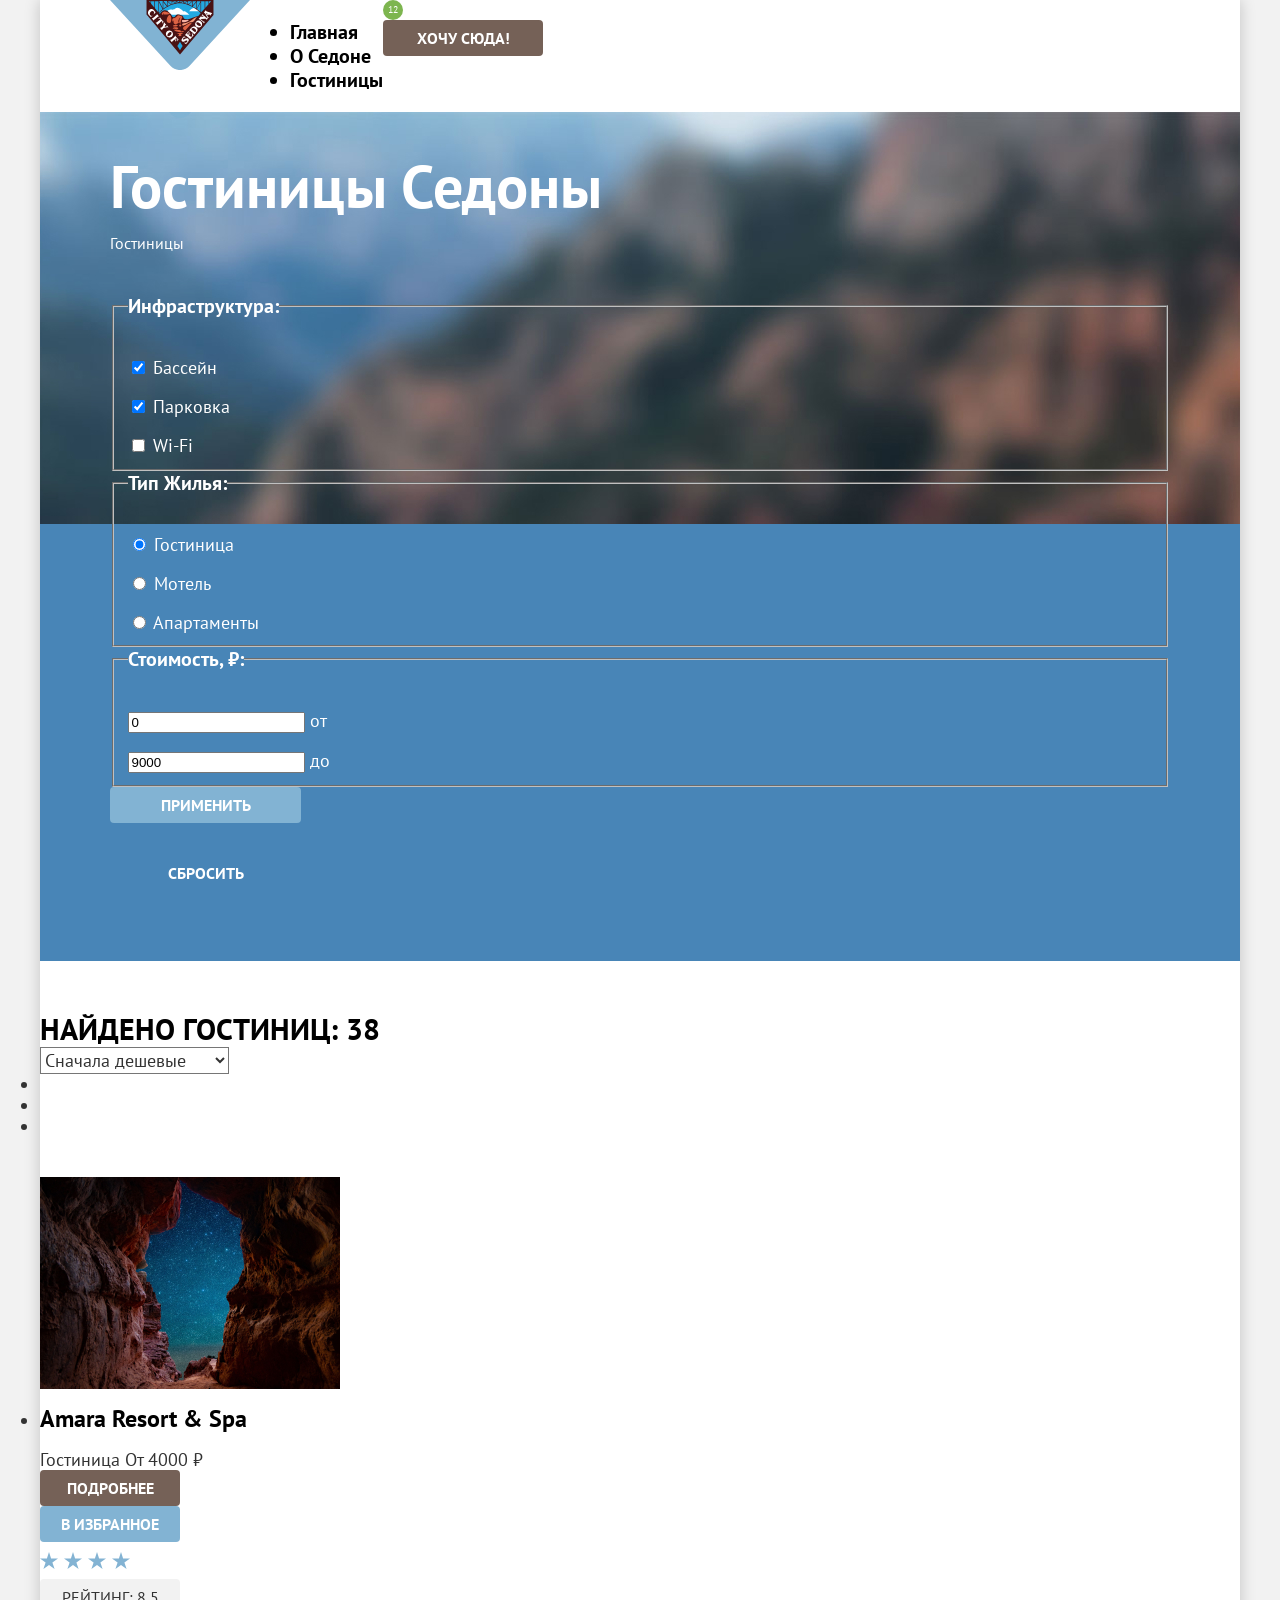
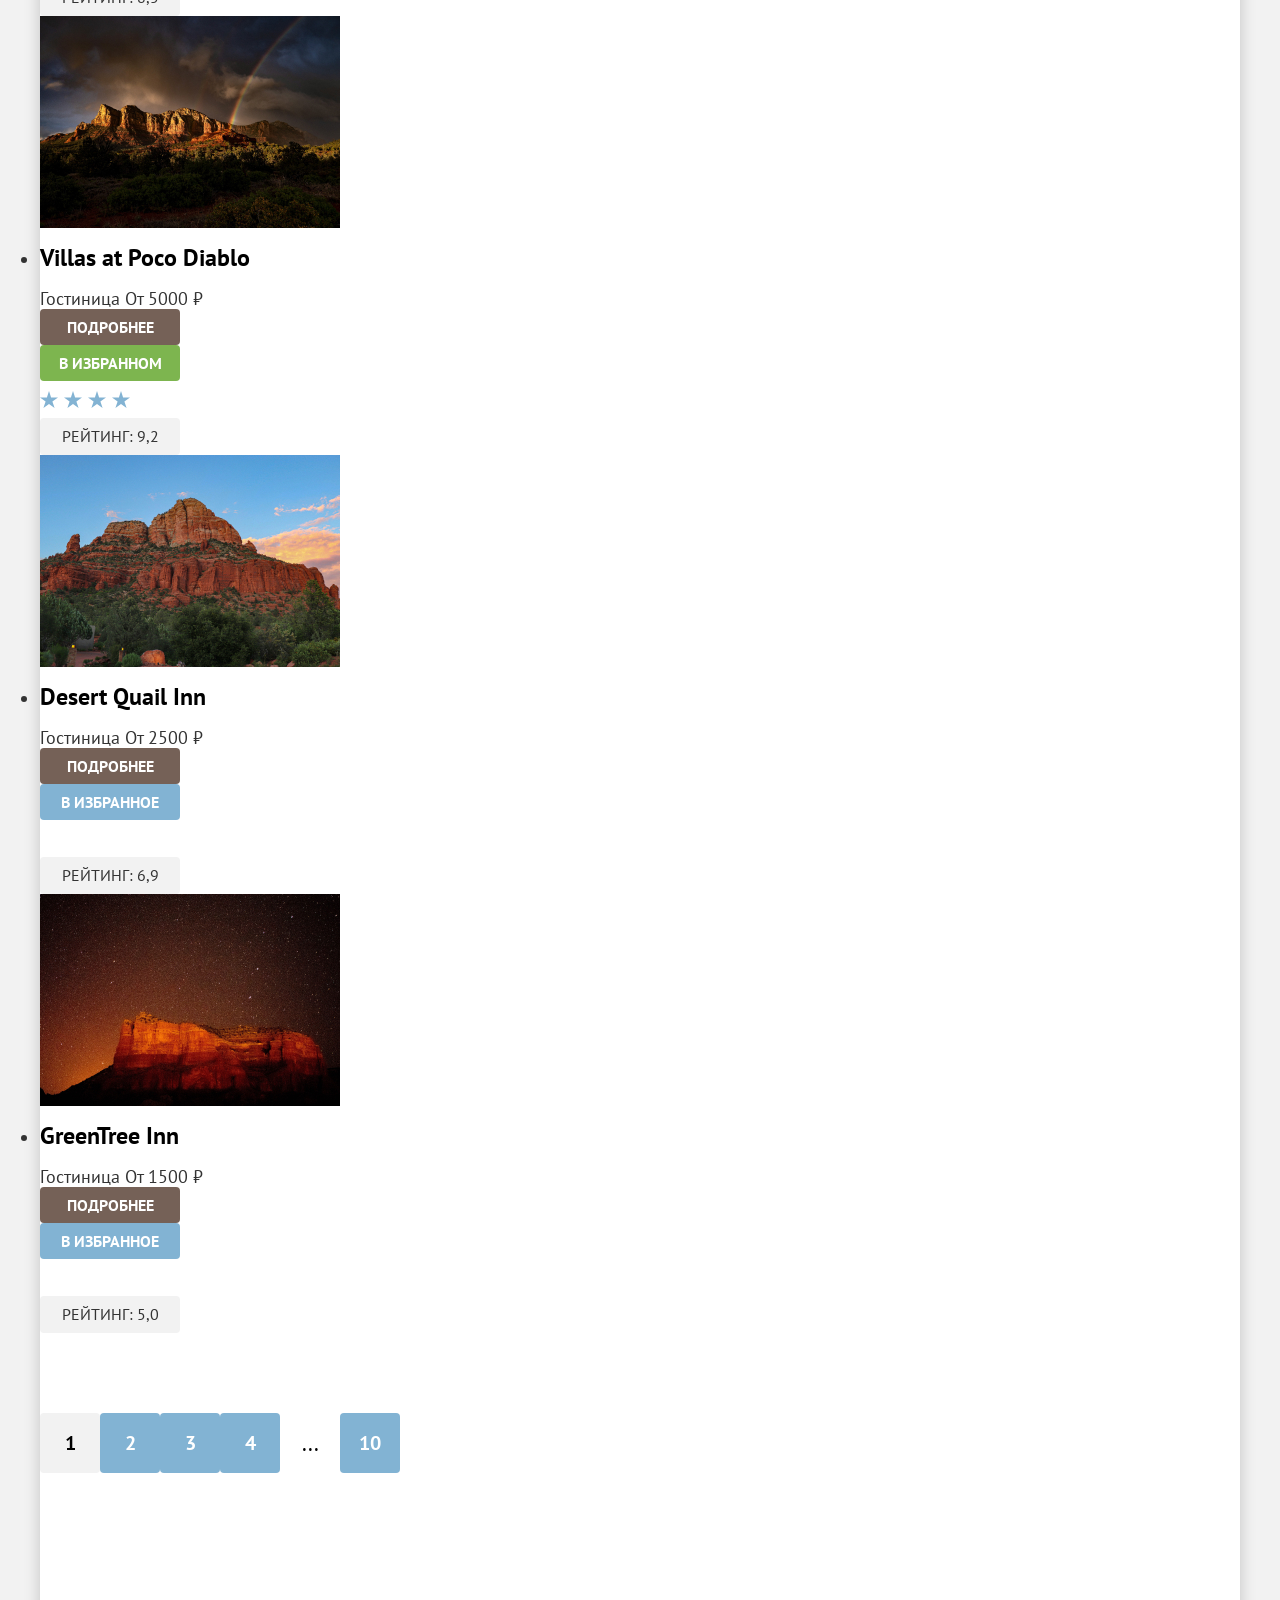
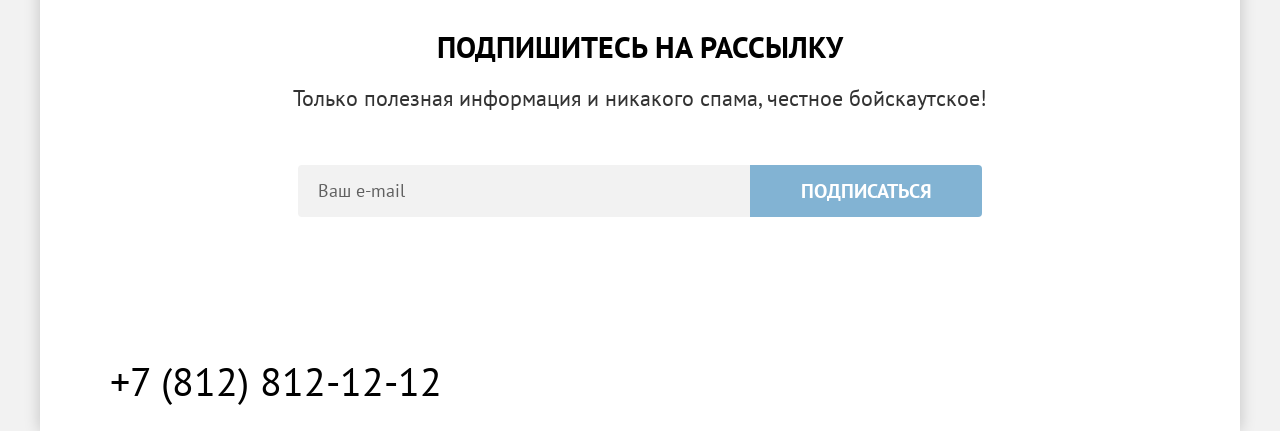
==== commit 57662d6a: "Редактирует разметку html" ====
--- a/catalog.html
+++ b/catalog.html
@@ -13,21 +13,15 @@
           <a class="logo" href="index.html">
             <img src="images/logo.svg" width="140" height="70" alt="логотип city of Sedona" title="city of Sedona">
           </a>
-          <ul class="menu">
+          <ul class="list-normalize menu">
             <li class="menu-item">
-              <a class="menu-link" href="index.html">
-                Главная
-              </a>
+              <a class="menu-link" href="index.html">Главная</a>
             </li>
             <li class="menu-item">
-              <a class="menu-link" href="#">
-                О Седоне
-              </a>
+              <a class="menu-link" href="#">О Седоне</a>
             </li>
             <li class="menu-item">
-              <a class="menu-link current">
-                Гостиницы
-              </a>
+              <a class="menu-link current">Гостиницы</a>
             </li>
           </ul>
           <div class="custom-menu">
@@ -36,133 +30,87 @@
               </a>
               <a class="favorites" href="#" title="Избранное">
                 <span class="visually-hidden">Избранное</span>
-                <span class="favorites-number">
-                  12
-                </span>
-              </a>
-              <a class="button desire-btn" href="#">
-                Хочу сюда!
-              </a>
+                <span class="favorites-number">12</span>
+              </a>
+              <a class="button desire-btn" href="#">Хочу сюда!</a>
           </div>
         </nav>
       </header>
-
       <main class="page-main main-inner">
   <!-- Intro Section -->
         <section class="intro">
-          <h1 class="page-title">
-            Гостиницы Седоны
-          </h1>
-          <ul class="breadcrumbs">
+          <h1 class="page-title">Гостиницы Седоны</h1>
+          <ul class="list-normalize breadcrumbs">
             <li class="breadcrumbs-item">
               <a class="breadcrumbs-link breadcrumbs-link-index" href="index.html">
                 <span class="visually-hidden">Главная</span>
               </a>
             </li>
             <li class="breadcrumbs-item">
-              <a class="breadcrumbs-link">
-                Гостиницы
-              </a>
+              <a class="breadcrumbs-link">Гостиницы</a>
             </li>
           </ul>
         <!-- Фильтры -->
           <form class="catalog-filter" action="https://echo.htmlacademy.ru/" method="get">
             <fieldset class="catalog-filter-group">
-              <legend class="catalog-filter-title">
-                Инфраструктура:
-              </legend>
+              <legend class="catalog-filter-title">Инфраструктура:</legend>
               <p class="filter-field-wrap">
                 <input class="catalog-filter-input" id="swimming-pool-checkbox" type="checkbox" name="swimming-pool" checked>
-                <label class="catalog-filter-label" for="swimming-pool-checkbox">
-                  Бассейн
-                </label>
-              </p>
-
+                <label class="catalog-filter-label" for="swimming-pool-checkbox">Бассейн</label>
+              </p>
               <p class="filter-field-wrap">
                 <input class="catalog-filter-input" id="parking-checkbox" type="checkbox" name="parking" checked>
-                <label class="catalog-filter-label" for="parking-checkbox">
-                  Парковка
-                </label>
-              </p>
-
+                <label class="catalog-filter-label" for="parking-checkbox">Парковка</label>
+              </p>
               <p class="filter-field-wrap">
                 <input class="catalog-filter-input" id="wi-fi-checkbox" type="checkbox" name="wi-fi">
-                <label class="catalog-filter-label" for="wi-fi-checkbox">
-                  Wi-Fi
-                </label>
+                <label class="catalog-filter-label" for="wi-fi-checkbox">Wi-Fi</label>
               </p>
             </fieldset>
-
             <fieldset class="catalog-filter-group">
-              <legend class="catalog-filter-title">
-                Тип жилья:
-              </legend>
+              <legend class="catalog-filter-title">Тип жилья:</legend>
               <p class="filter-field-wrap">
                 <input class="catalog-filter-input" id="hotel-radio" type="radio" name="housing-type" value="hotel" checked>
-                <label class="catalog-filter-label" for="hotel-radio">
-                  Гостиница
-                </label>
-              </p>
-
+                <label class="catalog-filter-label" for="hotel-radio">Гостиница</label>
+              </p>
               <p class="filter-field-wrap">
                 <input class="catalog-filter-input" id="motel-radio" type="radio" name="housing-type" value="motel">
-                <label class="catalog-filter-label" for="motel-radio">
-                  Мотель
-                </label>
-              </p>
-
+                <label class="catalog-filter-label" for="motel-radio">Мотель</label>
+              </p>
               <p class="filter-field-wrap">
                 <input class="catalog-filter-input" id="apartments-radio" type="radio" name="housing-type" value="apartments">
-                <label class="catalog-filter-label" for="apartments-radio">
-                  Апартаменты
-                </label>
+                <label class="catalog-filter-label" for="apartments-radio">Апартаменты</label>
               </p>
             </fieldset>
-
             <fieldset class="catalog-filter-group">
-              <legend class="catalog-filter-title">
-                Стоимость, ₽:
-              </legend>
+              <legend class="catalog-filter-title">Стоимость, ₽:</legend>
               <p class="filter-field-wrap">
                 <input class="catalog-filter-input catalog-filter-input-price" id="minprice" type="number" name="minprice" value="0">
-                <label class="catalog-filter-label" for="minprice">
-                  от
-                </label>
-              </p>
-
+                <label class="catalog-filter-label" for="minprice">от</label>
+              </p>
               <p class="filter-field-wrap">
                 <input class="catalog-filter-input catalog-filter-input-price" id="maxprice" type="number" name="maxprice" value="9000">
-                <label class="catalog-filter-label" for="maxprice">
-                  до
-                </label>
+                <label class="catalog-filter-label" for="maxprice">до</label>
               </p>
             </fieldset>
             <div class="buttons-wrap">
-              <button class="button catalog-filter-btn" type="submit">
-                Применить
-              </button>
-              <button class="button catalog-filter-btn catalog-filter-btn-transparent" type="reset">
-                Сбросить
-              </button>
+              <button class="button catalog-filter-btn" type="submit">Применить</button>
+              <button class="button catalog-filter-btn catalog-filter-btn-transparent" type="reset">Сбросить</button>
             </div>
           </form>
         </section>
   <!-- Catalog Section -->
         <section class="catalog">
-          <h2 class="visually-hidden">
-            Каталог гостиниц
-          </h2>
+          <h2 class="visually-hidden">Каталог гостиниц</h2>
         <!-- Сортировка -->
           <div class="catalog-sorting">
-            <p class="search-result">
-              Найдено гостиниц: <output name="filter-output">38</output>
-            </p>
+            <p class="search-result">Найдено гостиниц: <output name="filter-output">38</output></p>
             <select class="sorting-order" name="sorting-order" aria-label="Сортировка">
               <option value="cheap">Сначала дешевые</option>
               <option value="expensive">Сначала дорогие</option>
               <option value="popular">Сначала популярные</option>
             </select>
-            <ul class="sorting-view-buttons">
+            <ul class="list-normalize sorting-view-buttons">
               <li class="sorting-view-item">
                 <a class="sorting-view-button sorting-view-button-tile active" href="catalog.html?view=tile">
                   <span class="visually-hidden">Показать плитками</span>
@@ -181,15 +129,13 @@
             </ul>
           </div>
         <!-- Каталог гостиниц -->
-          <ul class="catalog-list">
+          <ul class="list-normalize catalog-list">
             <li class="catalog-card">
               <a class="catalog-card-link" href="#">
                 <img class="catalog-card-img" src="images/catalog/hotel-1.jpg" width="300" height="212" alt="вид из пещеры на звездное небо">
               </a>
               <a class="catalog-card-link" href="#">
-                <h3 class="catalog-card-title">
-                  Amara Resort & Spa
-                </h3>
+                <h3 class="block-title catalog-card-title">Amara Resort & Spa</h3>
               </a>
               <div class="card-content">
                 <span class="card-text catalog-card-housing">Гостиница</span>
@@ -199,20 +145,15 @@
                 <span class="catalog-card-stars four-stars">
                   <span class="visually-hidden">Отель четыре звезды</span>
                 </span>
-                <span class="catalog-card-rating">
-                  Рейтинг: 8,5
-                </span>
-              </div>
-            </li>
-
+                <span class="catalog-card-rating">Рейтинг: 8,5</span>
+              </div>
+            </li>
             <li class="catalog-card">
               <a class="catalog-card-link" href="#">
                 <img class="catalog-card-img" src="images/catalog/hotel-2.jpg" width="300" height="212" alt="пейзаж с горами, покрытыми лесом, и радугой на фоне облачного неба">
               </a>
               <a class="catalog-card-link" href="#">
-                <h3 class="catalog-card-title">
-                  Villas at Poco Diablo
-                </h3>
+                <h3 class="block-title catalog-card-title">Villas at Poco Diablo</h3>
               </a>
               <div class="card-content">
                 <span class="card-text catalog-card-housing">Гостиница</span>
@@ -222,20 +163,15 @@
                 <span class="catalog-card-stars four-stars">
                   <span class="visually-hidden">Отель четыре звезды</span>
                 </span>
-                <span class="catalog-card-rating">
-                  Рейтинг: 9,2
-                </span>
-              </div>
-            </li>
-
+                <span class="catalog-card-rating">Рейтинг: 9,2</span>
+              </div>
+            </li>
             <li class="catalog-card">
               <a class="catalog-card-link" href="#">
                 <img class="catalog-card-img" src="images/catalog/hotel-3.jpg" width="300" height="212" alt="массивная красная гора на фоне голубого неба с облаками, а внизу зеленая растительность">
               </a>
               <a class="catalog-card-link" href="#">
-                <h3 class="catalog-card-title">
-                  Desert Quail Inn
-                </h3>
+                <h3 class="block-title catalog-card-title">Desert Quail Inn</h3>
               </a>
               <div class="card-content">
                 <span class="card-text catalog-card-housing">Гостиница</span>
@@ -245,20 +181,15 @@
                 <span class="catalog-card-stars three-stars">
                   <span class="visually-hidden">Отель три звезды</span>
                 </span>
-                <span class="catalog-card-rating">
-                  Рейтинг: 6,9
-                </span>
-              </div>
-            </li>
-
+                <span class="catalog-card-rating">Рейтинг: 6,9</span>
+              </div>
+            </li>
             <li class="catalog-card">
               <a class="catalog-card-link" href="#">
                 <img class="catalog-card-img" src="images/catalog/hotel-4.jpg" width="300" height="212" alt="ночной пейзаж с красной скалой под звёздным небом">
               </a>
               <a class="catalog-card-link" href="#">
-                <h3 class="catalog-card-title">
-                  GreenTree Inn
-                </h3>
+                <h3 class="block-title catalog-card-title">GreenTree Inn</h3>
               </a>
               <div class="card-content">
                 <span class="card-text catalog-card-housing">Гостиница</span>
@@ -268,14 +199,12 @@
                 <span class="catalog-card-stars two-stars">
                   <span class="visually-hidden">Отель две звезды</span>
                 </span>
-                <span class="catalog-card-rating">
-                  Рейтинг: 5,0
-                </span>
+                <span class="catalog-card-rating">Рейтинг: 5,0</span>
               </div>
             </li>
           </ul>
       <!-- Pagination -->
-          <ol class="pagination">
+          <ol class="list-normalize pagination">
             <li class="pagination-item">
               <a class="pagination-link pagination-current">1</a>
             </li>
@@ -299,23 +228,17 @@
         </section>
   <!--  Subscribe Section -->
         <section class="subscription">
-          <h2 class="subscription-title">
-            Подпишитесь на рассылку
-          </h2>
-          <p class="subscription-subtitle">
-            Только полезная информация и никакого спама, честное бойскаутское!
-          </p>
+          <h2 class="section-title subscription-title">Подпишитесь на рассылку</h2>
+          <p class="section-subtitle subscription-subtitle">Только полезная информация и никакого спама, честное бойскаутское!</p>
           <form class="subscription-form" action="https://echo.htmlacademy.ru/" method="post">
             <input class="subscription-form-input" type="email" name="email" placeholder="Ваш e-mail" required>
-            <button class="button subscription-form-btn" type="submit">
-              Подписаться
-            </button>
+            <button class="button subscription-form-btn" type="submit">Подписаться</button>
           </form>
         </section>
       </main>
   <!-- Footer -->
       <footer class="page-footer">
-        <ul class="social-list">
+        <ul class="list-normalize social-list">
           <li class="social-item">
             <a class="social-item-link" href="https://vk.com/htmlacademy">
               <span class="visually-hidden">Вконтакте</span>
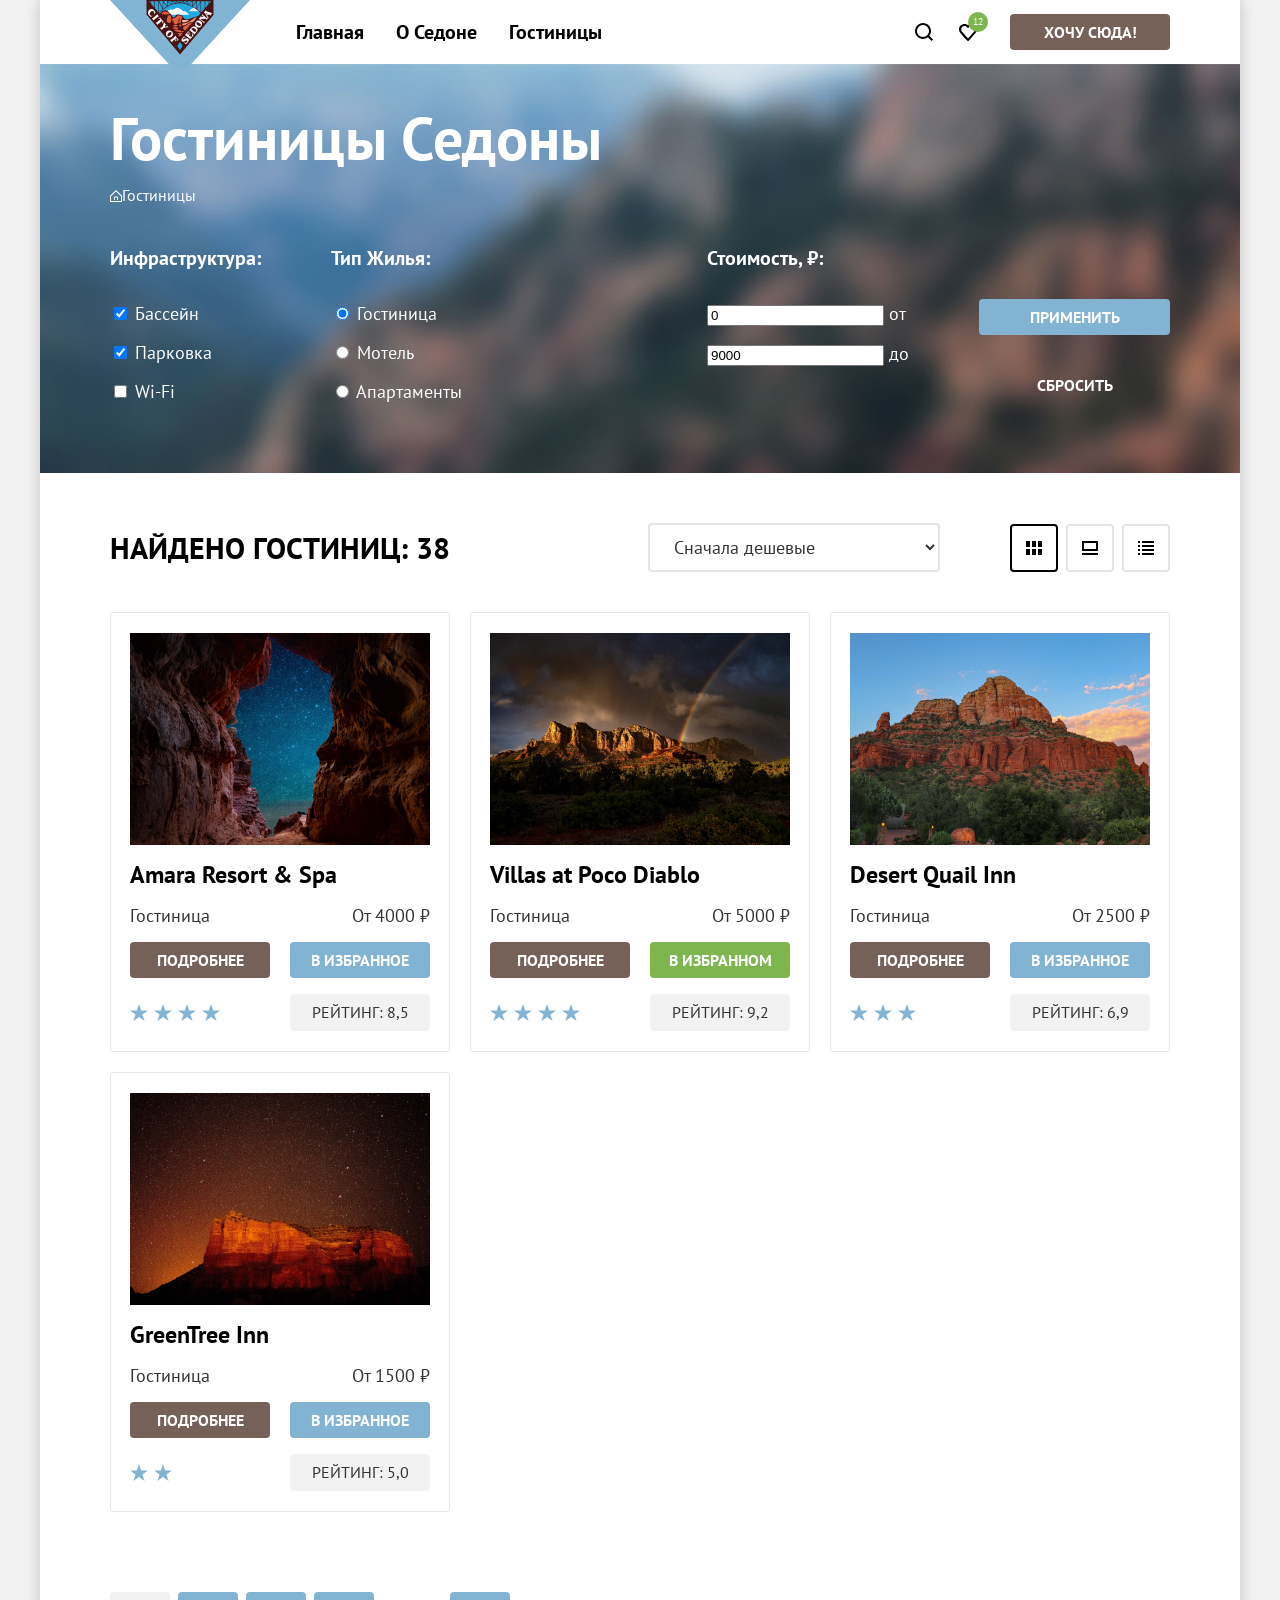
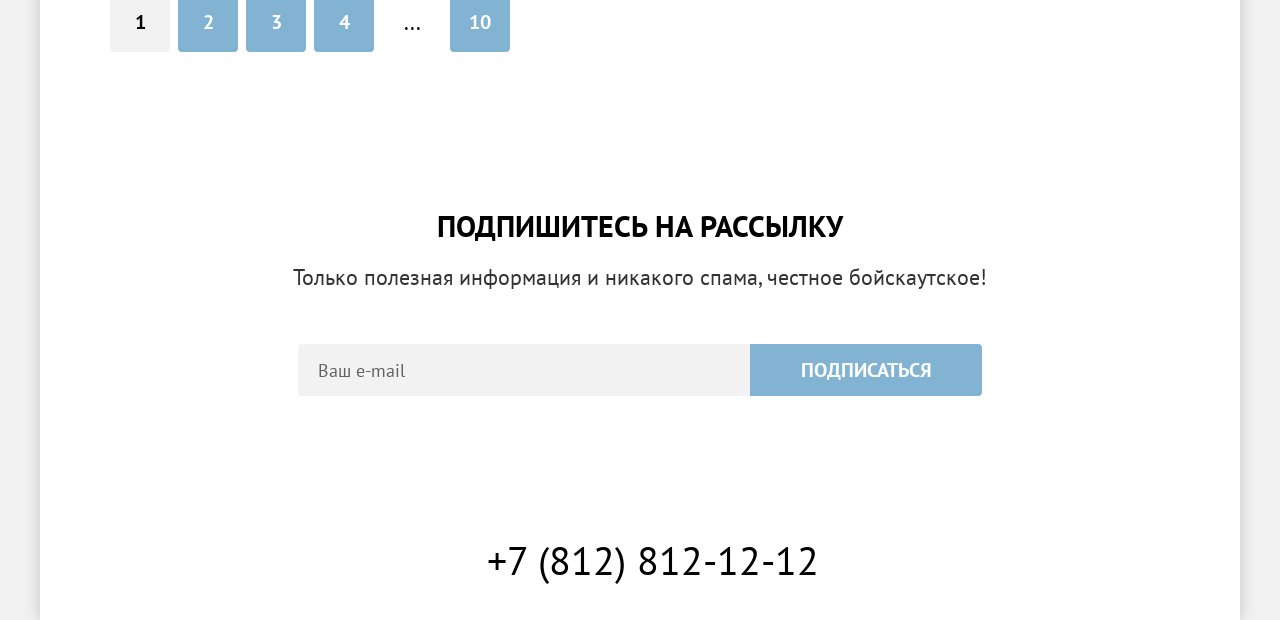
==== commit cda73ed7: "Редактирует разметку, стили. Добавляет картинки" ====
--- a/catalog.html
+++ b/catalog.html
@@ -11,7 +11,7 @@
       <header class="page-header">
         <nav class="page-navigation">
           <a class="logo" href="index.html">
-            <img src="images/logo.svg" width="140" height="70" alt="логотип city of Sedona" title="city of Sedona">
+            <img class="logo-img" src="images/logo.svg" width="140" height="70" alt="логотип city of Sedona" title="city of Sedona">
           </a>
           <ul class="list-normalize menu">
             <li class="menu-item">
@@ -25,10 +25,10 @@
             </li>
           </ul>
           <div class="custom-menu">
-              <a class="page-search" href="#" title="Поиск">
+              <a class="action-icon page-search" href="#" title="Поиск">
                 <span class="visually-hidden">Поиск по сайту</span>
               </a>
-              <a class="favorites" href="#" title="Избранное">
+              <a class="action-icon favorites" href="#" title="Избранное">
                 <span class="visually-hidden">Избранное</span>
                 <span class="favorites-number">12</span>
               </a>
@@ -82,7 +82,7 @@
                 <label class="catalog-filter-label" for="apartments-radio">Апартаменты</label>
               </p>
             </fieldset>
-            <fieldset class="catalog-filter-group">
+            <fieldset class="catalog-filter-group align-right">
               <legend class="catalog-filter-title">Стоимость, ₽:</legend>
               <p class="filter-field-wrap">
                 <input class="catalog-filter-input catalog-filter-input-price" id="minprice" type="number" name="minprice" value="0">
@@ -93,7 +93,7 @@
                 <label class="catalog-filter-label" for="maxprice">до</label>
               </p>
             </fieldset>
-            <div class="buttons-wrap">
+            <div class="buttons-wrap filter-btn-wrap">
               <button class="button catalog-filter-btn" type="submit">Применить</button>
               <button class="button catalog-filter-btn catalog-filter-btn-transparent" type="reset">Сбросить</button>
             </div>
--- a/styles/styles.css
+++ b/styles/styles.css
@@ -39,7 +39,12 @@
   overflow: hidden;
 }
 
+html {
+  height: 100%;
+}
+
 body {
+  height: 100%;
   margin: 0px;
   font-family: "PT Sans", sans-serif;
   font-weight: 400;
@@ -51,10 +56,17 @@
 }
 
 .container {
+  display: flex;
+  flex-direction: column;
   width: 1200px;
+  min-height: 100%;
   margin: 0 auto;
   background-color: #ffffff;
   box-shadow: 0 0 15px 0 rgba(0, 0, 0, 0.2);
+}
+
+.page-main {
+  flex-grow: 1;
 }
 
 .main-index {
@@ -72,10 +84,7 @@
 }
 
 /*Стили для заголовков h2*/
-.advantages-title,
-.offer-title,
-.booking-title,
-.subscription-title {
+.section-title {
   margin-top: 0;
   margin-bottom: 20px;
   font-weight: 700;
@@ -86,9 +95,7 @@
 }
 
 /*Стили для заголовков h3*/
-.advantages-item-title,
-.offer-item-title,
-.catalog-card-title {
+.block-title {
   margin-top: 0;
   font-weight: 700;
   font-size: 24px;
@@ -98,10 +105,7 @@
 }
 
 /*Стили для подзаголовков секций*/
-.advantages-subtitle,
-.offer-subtitle,
-.booking-subtitle,
-.subscription-subtitle {
+.section-subtitle {
   margin-top: 0px;
   font-size: 22px;
   line-height: 26px;
@@ -113,44 +117,54 @@
   justify-content: center;
   align-items: center;
   width: 160px;
-  height: 36px;
+  height: min-content;
   margin: 0;
-  padding: 0;
+  padding: 8px 10px;
   font-family: inherit;
   font-weight: 700;
   font-size: 16px;
   line-height: 20px;
   text-transform: uppercase;
   color: #ffffff;
+  word-break: break-word;
   border-radius: 4px;
   background-color: #756157;
   text-decoration: none;
   border: none;
-  outline: none;
   cursor: pointer;
 }
 
 /*Обнуление отступов у списков*/
-.advantages-list,
-.advantages-description-list,
-.offer-list,
-.social-list,
-.breadcrumbs,
-.sorting-view-buttons,
-.catalog-list,
-.pagination {
+.list-normalize {
   margin: 0;
   padding: 0;
+  list-style-type: none;
 }
 
 /*HEADER*/
 
+.page-header {
+  z-index: 1;
+}
+
 .page-navigation {
-  display: flex;
+  display: grid;
+  grid-template-columns: auto 1fr auto;
+  align-items: center;
   padding: 0 70px;
 }
 
+.logo {
+  max-height: 64px;
+  margin-right: 30px;
+}
+
+.logo-img {
+  display: block;
+}
+
 .menu {
+  display: flex;
   font-weight: 700;
   font-size: 20px;
   line-height: 24px;
@@ -158,15 +172,42 @@
 }
 
 .menu-link {
+  display: block;
+  padding: 20px 16px;
   color: inherit;
   text-decoration: none;
 }
 
+.menu-link.current {
+
+}
+
+.custom-menu {
+  display: flex;
+  align-items: center;
+}
+
+.action-icon {
+  display: block;
+  width: 20px;
+  height: 20px;
+  margin: 0 12px;
+}
+
+.page-search {
+  background: url("../images/search-icon.svg") no-repeat center;
+}
+
 .favorites {
+  position: relative;
+  background: url("../images/heart-icon.svg") no-repeat center;
   text-decoration: none;
 }
 
 .favorites-number {
+  position: absolute;
+  top: -10px;
+  right: -10px;
   display: flex;
   justify-content: center;
   align-items: center;
@@ -179,13 +220,17 @@
   background-color: #7db54f;
 }
 
+.desire-btn {
+  margin-left: 20px;
+}
+
 /*HERO*/
 
 .hero {
   margin-bottom: 69px;
   padding: 51px 0 82px 0;
-  background: url(../images/hero-background-mask.svg) no-repeat center bottom / 101%,
-              #4885b7 url(../images/hero-background.jpg) no-repeat center;
+  background: url("../images/hero-background-mask.svg") no-repeat center bottom -0.4px,
+              #4885b7 url("../images/hero-background.jpg") no-repeat center top / contain;
 }
 
 .hero-head-img {
@@ -216,17 +261,16 @@
   flex-wrap: wrap;
 }
 
-.advantages-description-list li,
 .advantages-item-img {
   display: block;
 }
 
 .advantages-item {
   width: 400px;
-  padding: 103px 85px;
-}
-
-.advantages-section:nth-child(odd) .advantages-item {
+  padding: 100px 85px;
+}
+
+.advantages-section:nth-child(odd) {
   color: #ffffff;
   background-color: #82b3d3;
 }
@@ -277,7 +321,6 @@
 }
 
 .offer-item {
-  display: block;
   width: 400px;
   padding: 183px 85px 81px 85px;
   background-repeat: no-repeat;
@@ -285,15 +328,15 @@
 }
 
 .offer-item-house {
-  background-image: url(../images/offer-house-icon.svg);
+  background-image: url("../images/offer-house-icon.svg");
 }
 
 .offer-item-food {
-  background-image: url(../images/offer-food-icon.svg);
+  background-image: url("../images/offer-food-icon.svg");
 }
 
 .offer-item-present {
-  background-image: url(../images/offer-box-icon.svg);
+  background-image: url("../images/offer-box-icon.svg");
 }
 
 .offer-item:nth-child(odd) {
@@ -337,7 +380,7 @@
 .subscription-background {
   color: #ffffff;
   background-color:#4885b7;
-  background-image: url(../images/subscribe-background.jpg);
+  background-image: url("../images/subscribe-background.jpg");
   background-repeat: no-repeat;
 }
 
@@ -352,7 +395,6 @@
 .subscription-form {
   display: flex;
   justify-content: center;
-  margin: 0 auto;
 }
 
 .subscription-form-input {
@@ -363,21 +405,20 @@
   font-size: 18px;
   font-weight: 400;
   line-height: 24px;
-  color: #000;
+  color: #000000;
   border-radius: 4px 0 0 4px;
   background: #f2f2f2;
   border: none;
-  outline: none;
 }
 
 .subscription-form input::placeholder {
-  color: #000;
+  color: #000000;
   opacity: 0.6;
 }
 
 .subscription-form-btn {
   width: 232px;
-  height: 52px;
+  min-height: 52px;
   font-size: 20px;
   line-height: 36px;
   border-radius: 0 4px 4px 0;
@@ -387,13 +428,22 @@
 /*FOOTER*/
 
 .page-footer {
-  display: flex;
-  padding: 40px 70px 30px 70px;
-  color: #000;
-}
-
-.social-item {
-  display: block;
+  display: grid;
+  grid-template-columns:auto 1fr auto;
+  align-items: center;
+  justify-items: center;
+  padding: 40px 70px;
+  color: #000000;
+}
+
+.social-list {
+  display: flex;
+}
+
+.social-item-link {
+  display: block;
+  width: 47px;
+  height: 40px;
 }
 
 .tel {
@@ -405,6 +455,11 @@
   text-decoration: none;
 }
 
+.htmlacademy-logo {
+  display: block;
+  width: 115px;
+  height: 33px;
+}
 
 /*INTRO*/
 
@@ -413,16 +468,18 @@
   padding: 35px 70px 70px 70px;
   color: #ffffff;
   background-color: #4885b7;
-  background-image: url(../images/catalog-intro-background.jpg);
+  background-image: url("../images/catalog-intro-background.jpg");
   background-repeat: no-repeat;
+  background-size: cover;
 }
 
 .breadcrumbs {
+  display: flex;
+  align-items: center;
   margin-bottom: 40px;
 }
 
 .breadcrumbs-item {
-  display: block;
   font-size: 16px;
 }
 
@@ -431,6 +488,28 @@
   text-decoration: none;
 }
 
+.breadcrumbs-link-index {
+  display: block;
+  width: 12px;
+  height: 12px;
+  background: url("../images/breadcrumbs-home-icon.svg") no-repeat center;
+}
+
+.catalog-filter {
+  display: flex;
+  column-gap: 70px;
+}
+
+.catalog-filter-group {
+  margin: 0;
+  padding: 0;
+  border: none;
+}
+
+.catalog-filter-group.align-right {
+  margin: 0 0 0 auto;
+}
+
 .catalog-filter-title {
   margin-bottom: 32px;
   padding: 0;
@@ -453,6 +532,10 @@
   line-height: 23px;
 }
 
+.filter-btn-wrap {
+  align-self: flex-end;
+}
+
 .catalog-filter-btn {
   width: 191px;
   background-color: #82b3d3;
@@ -470,33 +553,81 @@
 
 .catalog {
   margin-bottom: 60px;
+  padding: 0 70px;
 }
 
 .catalog-sorting {
+  display: grid;
+  grid-template-columns: 1fr auto auto;
+  align-items: center;
   margin-bottom: 40px;
 }
 
 .search-result {
   margin: 0;
+  padding-right: 20px;
   font-weight: 700;
   font-size: 30px;
   line-height: 36px;
   text-transform: uppercase;
-  color: #000;
+  color: #000000;
 }
 
 .sorting-order {
+  width: 292px;
+  margin-right: 70px;
+  padding: 10px 20px;
   font-family: inherit;
   font-weight: 400;
   font-size: 18px;
   line-height: 21px;
   color: inherit;
   background: #ffffff;
-  outline: none;
+  border: 2px solid #e5e5e5;
+  border-radius: 4px;
+}
+.sorting-view-buttons {
+  display: grid;
+  grid-template-columns: 48px 48px 48px;
+  column-gap: 8px;
+}
+
+.sorting-view-button {
+  display: block;
+  width: 48px;
+  height: 48px;
+  border: 2px solid #e5e5e5;
+  border-radius: 4px;
+}
+
+.sorting-view-button-tile {
+  background: url("../images/tile-mode.svg") no-repeat center;
+}
+
+.sorting-view-button-card {
+  background: url("../images/card-mode.svg") no-repeat center;
+}
+
+.sorting-view-button-list {
+  background: url("../images/list-mode.svg") no-repeat center;
+}
+
+.sorting-view-button.active {
+  border-color: #000000;
 }
 
 .catalog-list {
+  display: grid;
+  grid-template-columns: repeat(3, 1fr);
+  gap:20px;
   margin-bottom: 80px;
+}
+
+.catalog-card {
+  max-width: 340px;
+  padding: 20px 19px;
+  border: 1px solid #e5e5e5;
+  border-radius: 4px;
 }
 
 .catalog-card-link {
@@ -513,6 +644,17 @@
   margin-bottom: 16px;
 }
 
+.card-content {
+  display: grid;
+  grid-template-columns: repeat(2, 1fr);
+  gap: 16px 20px;
+  max-width: 300px;
+}
+
+.catalog-card-price {
+  justify-self: end;
+}
+
 .catalog-card-btn {
   width: 140px;
 }
@@ -532,16 +674,31 @@
   background-repeat: no-repeat;
 }
 
+.one-stars {
+  background-image: url("../images/stars-one.svg");
+}
+
+.two-stars {
+  background-image: url("../images/stars-two.svg");
+}
+
+.three-stars {
+  background-image: url("../images/stars-three.svg");
+}
+
 .four-stars {
-  background-image: url(../images/stars-four.svg);
+  background-image: url("../images/stars-four.svg");
+}
+
+.five-stars {
+  background-image: url("../images/stars-five.svg");
 }
 
 .catalog-card-rating {
   display: flex;
   justify-content: center;
-  align-items: center;
   width: 140px;
-  height: 37px;
+  padding: 8px 10px;
   font-size: 16px;
   line-height: 20px;
   text-transform: uppercase;
@@ -551,18 +708,16 @@
 
 .pagination {
   display: flex;
-}
-
-.pagination-item {
-  display: block;
+  column-gap: 8px;
 }
 
 .pagination-link {
   display: flex;
   justify-content: center;
   align-items: center;
-  width: 60px;
+  min-width: 60px;
   height: 60px;
+  padding: 10px;
   font-weight: 700;
   font-size: 20px;
   line-height: 36px;
